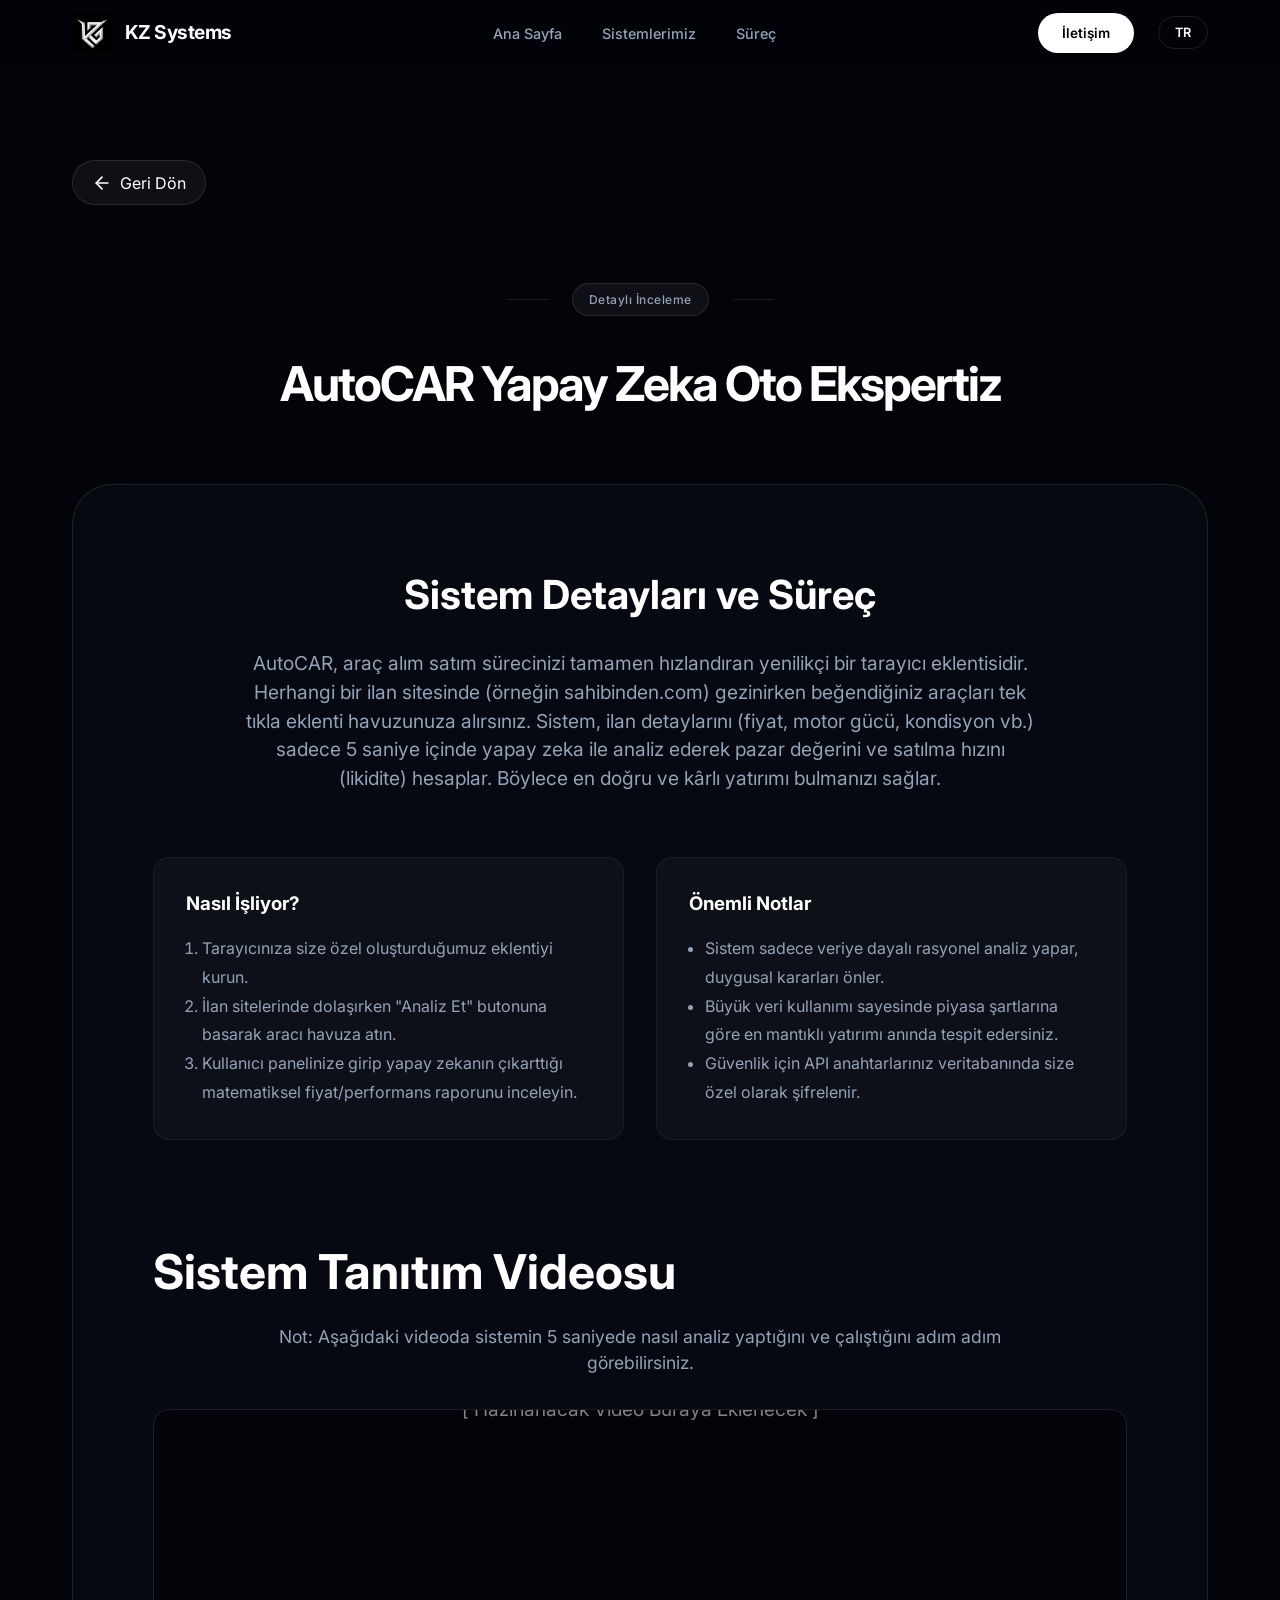
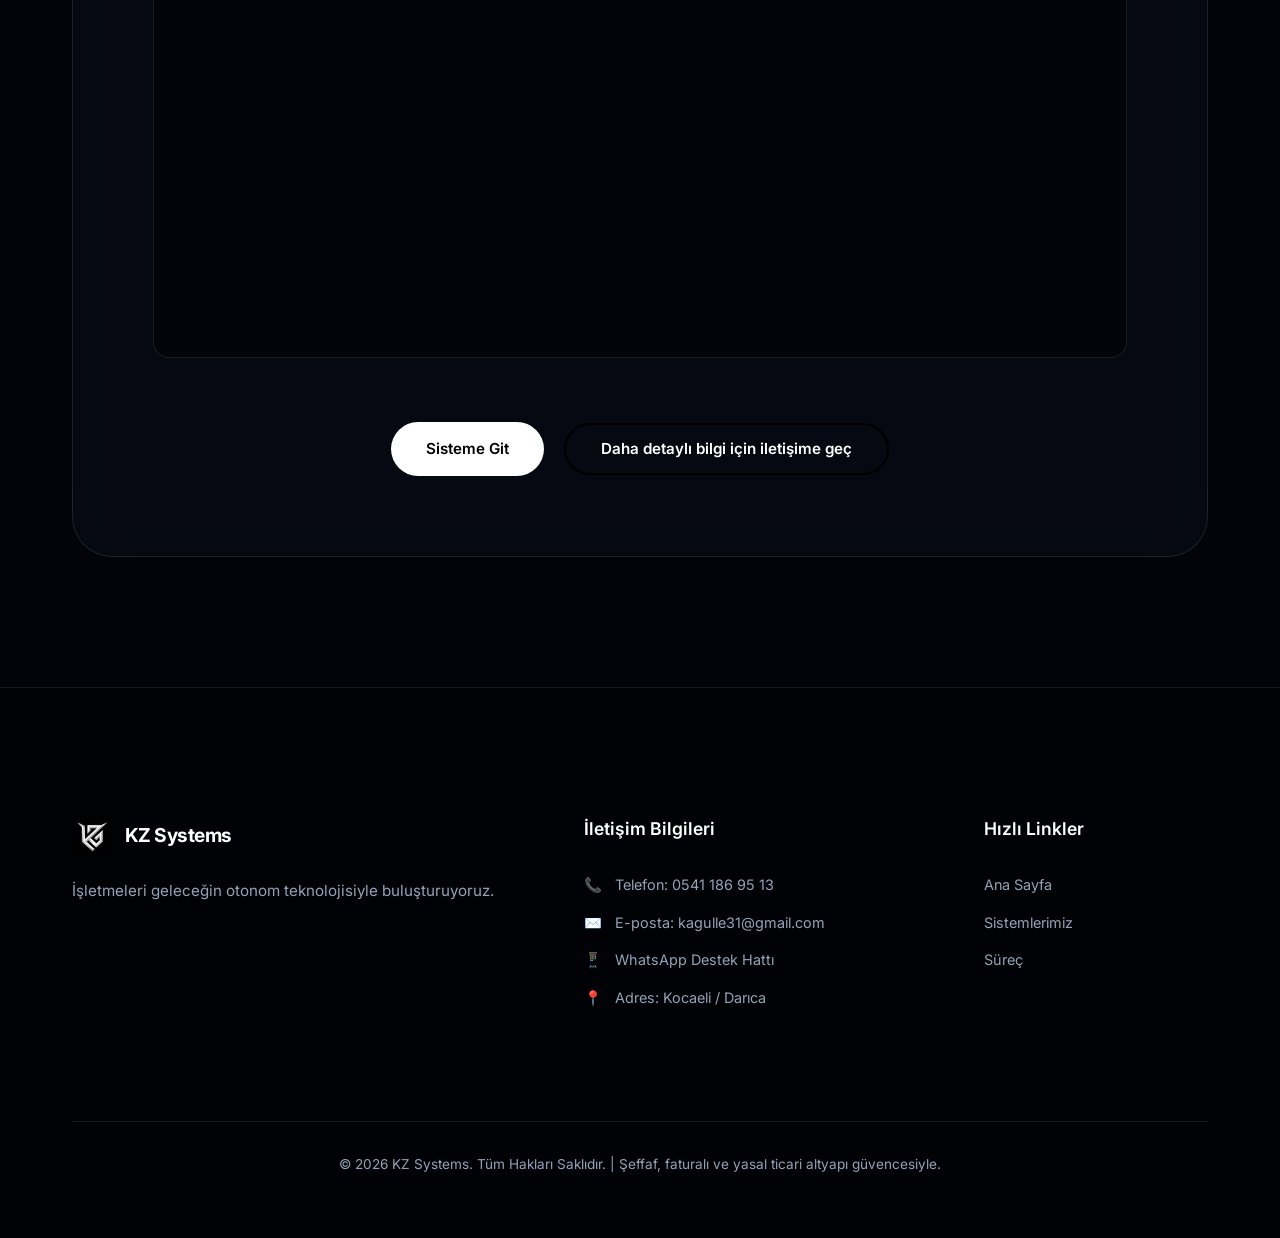
==== autocar.html @ 4bfd8530 "feat: add autocar detail page and update link buttons" ====
<!DOCTYPE html>
<html lang="tr">
<head>
    <meta charset="UTF-8">
    <meta name="viewport" content="width=device-width, initial-scale=1.0">
    <title>AutoCAR Yapay Zeka Oto Ekspertiz | KZ Systems</title>
    <link rel="stylesheet" href="style.css?v=12">
    <link rel="preconnect" href="https://fonts.googleapis.com">
    <link rel="preconnect" href="https://fonts.gstatic.com" crossorigin>
    <link href="https://fonts.googleapis.com/css2?family=Inter:wght@300;400;500;600;700;800&display=swap" rel="stylesheet">
    <style>
        .screenshot-section { margin-top: 6rem; }
        .video-container { 
            position: relative; 
            padding-bottom: 56.25%; /* 16:9 Aspect Ratio */
            height: 0; 
            overflow: hidden; 
            border-radius: 16px;
            border: 1px solid rgba(255,255,255,0.1);
            background: rgba(0,0,0,0.5);
            margin-top: 2rem;
            display: flex;
            align-items: center;
            justify-content: center;
        }
        .video-container iframe, .video-container video {
            position: absolute;
            top: 0;
            left: 0;
            width: 100%;
            height: 100%;
        }
        .placeholder-text {
            position: absolute;
            color: rgba(255,255,255,0.5);
            font-size: 1.2rem;
            text-align: center;
            padding: 2rem;
        }
        .notes-grid { display: grid; grid-template-columns: 1fr 1fr; gap: 2rem; margin-top: 2rem; }
        .note-card { background: rgba(255,255,255,0.03); padding: 2rem; border-radius: 16px; border: 1px solid rgba(255,255,255,0.05); }
        .note-card h3 { color: var(--accent-primary); margin-bottom: 1rem; }
        @media (max-width: 768px) { .notes-grid { grid-template-columns: 1fr; } }
    </style>
</head>
<body>
    <div class="bg-system"><div class="glow-horizontal"></div><div class="noise-overlay"></div></div>

    <!-- Navigation -->
    <nav class="navbar scrolled">
        <div class="nav-container">
            <div class="nav-left">
                <div class="logo-area">
                    <img src="logo.png" alt="KZ Logo" class="brand-logo">
                    <span class="brand-name">KZ Systems</span>
                </div>
            </div>
            <div class="nav-center">
                <ul class="nav-links">
                    <li><a href="index.html#home" data-tr="Ana Sayfa" data-en="Home">Ana Sayfa</a></li>
                    <li><a href="systems.html" data-tr="Sistemlerimiz" data-en="Our Systems">Sistemlerimiz</a></li>
                    <li><a href="index.html#process" data-tr="Süreç" data-en="Process">Süreç</a></li>
                </ul>
            </div>
            <div class="nav-right">
                <div class="nav-actions">
                    <a href="#contact-info" class="btn-contact desktop-only" data-tr="İletişim" data-en="Contact">İletişim</a>
                    <div class="lang-switcher">
                        <button id="lang-btn">TR</button>
                        <div class="lang-dropdown">
                            <a href="#" onclick="changeLang('tr')">Türkçe</a>
                            <a href="#" onclick="changeLang('en')">English</a>
                        </div>
                    </div>
                    <!-- Hamburger Menu Toggle -->
                    <button class="mobile-menu-toggle" id="mobile-toggle">
                        <span></span>
                        <span></span>
                        <span></span>
                    </button>
                </div>
            </div>
        </div>
    </nav>

    <!-- Mobile Overlay Menu -->
    <div class="mobile-overlay" id="mobile-overlay">
        <div class="mobile-menu-content">
            <ul class="mobile-nav-links">
                <li><a href="index.html#home" data-tr="Ana Sayfa" data-en="Home">Ana Sayfa</a></li>
                <li><a href="systems.html" data-tr="Sistemlerimiz" data-en="Our Systems">Sistemlerimiz</a></li>
                <li><a href="index.html#process" data-tr="Süreç" data-en="Process">Süreç</a></li>
                <li><a href="#contact-info" class="btn-contact-mobile" data-tr="İletişim" data-en="Contact">İletişim</a></li>
            </ul>
        </div>
    </div>

    <section class="system-detail">
        <div class="container">
            <div style="margin-bottom: 3rem;">
                <a href="systems.html" class="back-btn" style="display: inline-flex; align-items: center; gap: 0.5rem; color: #fff; text-decoration: none; background: rgba(255,255,255,0.05); padding: 0.6rem 1.2rem; border-radius: 100px; border: 1px solid rgba(255,255,255,0.1); transition: 0.3s;">
                    <svg width="20" height="20" viewBox="0 0 24 24" fill="none" stroke="currentColor" stroke-width="2" stroke-linecap="round" stroke-linejoin="round"><line x1="19" y1="12" x2="5" y2="12"></line><polyline points="12 19 5 12 12 5"></polyline></svg>
                    <span data-tr="Geri Dön" data-en="Back">Geri Dön</span>
                </a>
            </div>

            <div class="badge-wrapper fade-in visible">
                <div class="line"></div>
                <div class="badge" data-tr="Detaylı İnceleme" data-en="Detailed Review">Detaylı İnceleme</div>
                <div class="line"></div>
            </div>
            <h1 class="section-title fade-in visible" data-tr="AutoCAR Yapay Zeka Oto Ekspertiz" data-en="AutoCAR AI Auto Appraiser">AutoCAR Yapay Zeka Oto Ekspertiz</h1>
            
            <div class="detail-box fade-in visible">
                <div class="detail-header">
                    <h2 data-tr="Sistem Detayları ve Süreç" data-en="System Details and Process">Sistem Detayları ve Süreç</h2>
                    <p data-tr="AutoCAR, araç alım satım sürecinizi tamamen hızlandıran yenilikçi bir tarayıcı eklentisidir. Herhangi bir ilan sitesinde (örneğin sahibinden.com) gezinirken beğendiğiniz araçları tek tıkla eklenti havuzunuza alırsınız. Sistem, ilan detaylarını (fiyat, motor gücü, kondisyon vb.) sadece 5 saniye içinde yapay zeka ile analiz ederek pazar değerini ve satılma hızını (likidite) hesaplar. Böylece en doğru ve kârlı yatırımı bulmanızı sağlar." data-en="AutoCAR is an innovative browser extension that speeds up your car buying/selling process. While browsing a listing site, you can add cars to your pool with a single click. The system analyzes the listing details with AI in 5 seconds and calculates its market value and liquidity.">AutoCAR, araç alım satım sürecinizi tamamen hızlandıran yenilikçi bir tarayıcı eklentisidir. Herhangi bir ilan sitesinde (örneğin sahibinden.com) gezinirken beğendiğiniz araçları tek tıkla eklenti havuzunuza alırsınız. Sistem, ilan detaylarını (fiyat, motor gücü, kondisyon vb.) sadece 5 saniye içinde yapay zeka ile analiz ederek pazar değerini ve satılma hızını (likidite) hesaplar. Böylece en doğru ve kârlı yatırımı bulmanızı sağlar.</p>
                </div>
                
                <div class="notes-grid">
                    <div class="note-card">
                        <h3 data-tr="Nasıl İşliyor?" data-en="How It Works?">Nasıl İşliyor?</h3>
                        <ol style="color: var(--text-secondary); line-height: 1.8; margin-left: 1rem;">
                            <li data-tr="Tarayıcınıza size özel oluşturduğumuz eklentiyi kurun." data-en="Install the custom extension to your browser.">Tarayıcınıza size özel oluşturduğumuz eklentiyi kurun.</li>
                            <li data-tr="İlan sitelerinde dolaşırken 'Analiz Et' butonuna basarak aracı havuza atın." data-en="Click 'Analyze' while browsing listings to add the car to your pool.">İlan sitelerinde dolaşırken "Analiz Et" butonuna basarak aracı havuza atın.</li>
                            <li data-tr="Kullanıcı panelinize girip yapay zekanın çıkarttığı matematiksel fiyat/performans raporunu inceleyin." data-en="Go to your dashboard and review the mathematical price/performance report generated by AI.">Kullanıcı panelinize girip yapay zekanın çıkarttığı matematiksel fiyat/performans raporunu inceleyin.</li>
                        </ol>
                    </div>
                    <div class="note-card">
                        <h3 data-tr="Önemli Notlar" data-en="Important Notes">Önemli Notlar</h3>
                        <ul style="color: var(--text-secondary); line-height: 1.8; margin-left: 1rem;">
                            <li data-tr="Sistem sadece veriye dayalı rasyonel analiz yapar, duygusal kararları önler." data-en="The system performs data-driven rational analysis, preventing emotional decisions.">Sistem sadece veriye dayalı rasyonel analiz yapar, duygusal kararları önler.</li>
                            <li data-tr="Büyük veri kullanımı sayesinde piyasa şartlarına göre en mantıklı yatırımı anında tespit edersiniz." data-en="Using big data, you can instantly detect the most logical investment.">Büyük veri kullanımı sayesinde piyasa şartlarına göre en mantıklı yatırımı anında tespit edersiniz.</li>
                            <li data-tr="Güvenlik için API anahtarlarınız veritabanında size özel olarak şifrelenir." data-en="For security, your API keys are encrypted specially for you in the database.">Güvenlik için API anahtarlarınız veritabanında size özel olarak şifrelenir.</li>
                        </ul>
                    </div>
                </div>

                <!-- Screenshots Section -->
                <div class="screenshot-section">
                    <h2 class="section-title" data-tr="Sistem Tanıtım Videosu" data-en="System Showcase Video" style="text-align: left; margin-bottom: 1rem;">Sistem Tanıtım Videosu</h2>
                    <p class="screenshot-note" data-tr="Not: Aşağıdaki videoda sistemin 5 saniyede nasıl analiz yaptığını ve çalıştığını adım adım görebilirsiniz." data-en="Note: In the video below, you can see step-by-step how the system analyzes in 5 seconds.">Not: Aşağıdaki videoda sistemin 5 saniyede nasıl analiz yaptığını ve çalıştığını adım adım görebilirsiniz.</p>
                    
                    <div class="video-container">
                        <!-- Video embed kodu buraya eklenecek -->
                        <div class="placeholder-text">
                            [ Hazırlanacak Video Buraya Eklenecek ]
                        </div>
                    </div>
                </div>

                <div class="detail-footer" style="margin-top: 4rem;">
                    <a href="https://auto-car-gold.vercel.app" target="_blank" class="btn-primary-v2" data-tr="Sisteme Git" data-en="Go to System" style="margin-right: 1rem;">Sisteme Git</a>
                    <a href="https://wa.me/905411869513" target="_blank" class="btn-secondary-v2" data-tr="Daha detaylı bilgi için iletişime geç" data-en="Contact for more detailed information">Daha detaylı bilgi için iletişime geç</a>
                </div>
            </div>
        </div>
    </section>

    <!-- Footer -->
    <footer id="contact-info" class="footer-detailed">
        <div class="container">
            <div class="footer-grid">
                <div class="footer-brand">
                    <div class="logo-area">
                        <img src="logo.png" alt="KZ Logo" class="brand-logo">
                        <span class="brand-name">KZ Systems</span>
                    </div>
                    <p class="brand-desc" data-tr="İşletmeleri geleceğin otonom teknolojisiyle buluşturuyoruz." data-en="Connecting businesses with the autonomous technology of the future.">İşletmeleri geleceğin otonom teknolojisiyle buluşturuyoruz.</p>
                </div>
                <div class="footer-contact">
                    <h4 data-tr="İletişim Bilgileri" data-en="Contact Information">İletişim Bilgileri</h4>
                    <ul>
                        <li><span class="icon">📞</span> <span data-tr="Telefon: 0541 186 95 13" data-en="Phone: +90 541 186 95 13">Telefon: 0541 186 95 13</span></li>
                        <li><span class="icon">✉️</span> <span data-tr="E-posta: kagulle31@gmail.com" data-en="Email: kagulle31@gmail.com">E-posta: kagulle31@gmail.com</span></li>
                        <li><span class="icon">📱</span> <a href="https://wa.me/905411869513" target="_blank" data-tr="WhatsApp Destek Hattı" data-en="WhatsApp Support Line">WhatsApp Destek Hattı</a></li>
                        <li><span class="icon">📍</span> <span data-tr="Adres: Kocaeli / Darıca" data-en="Address: Kocaeli / Darıca">Adres: Kocaeli / Darıca</span></li>
                    </ul>
                </div>
                <div class="footer-links">
                    <h4 data-tr="Hızlı Linkler" data-en="Quick Links">Hızlı Linkler</h4>
                    <ul>
                        <li><a href="index.html#home" data-tr="Ana Sayfa" data-en="Home">Ana Sayfa</a></li>
                        <li><a href="systems.html" data-tr="Sistemlerimiz" data-en="Our Systems">Sistemlerimiz</a></li>
                        <li><a href="index.html#process" data-tr="Süreç" data-en="Process">Süreç</a></li>
                    </ul>
                </div>
            </div>
            <div class="footer-bottom">
                <p data-tr="© 2026 KZ Systems. Tüm Hakları Saklıdır. | Şeffaf, faturalı ve yasal ticari altyapı güvencesiyle." data-en="© 2026 KZ Systems. All Rights Reserved. | With the assurance of transparent, invoiced and legal commercial infrastructure.">© 2026 KZ Systems. Tüm Hakları Saklıdır. | Şeffaf, faturalı ve yasal ticari altyapı güvencesiyle.</p>
            </div>
        </div>
    </footer>

    <script src="main.js"></script>
</body>
</html>
---- style.css ----
:root {
    --bg-color: #030409;
    --accent-blue: #3b82f6;
    --accent-glow: rgba(59, 130, 246, 0.15);
    --text-primary: #ffffff;
    --text-secondary: #94a3b8;
    --card-bg: rgba(15, 23, 42, 0.3);
    --border-color: rgba(255, 255, 255, 0.08);
    --transition: all 0.5s cubic-bezier(0.16, 1, 0.3, 1);
}

/* Custom Premium Scrollbar */
::-webkit-scrollbar {
    width: 8px;
}

::-webkit-scrollbar-track {
    background: #010205;
}

::-webkit-scrollbar-thumb {
    background: linear-gradient(to bottom, var(--accent-primary), #1e40af);
    border-radius: 10px;
    border: 2px solid #010205;
}

::-webkit-scrollbar-thumb:hover {
    background: var(--accent-primary);
}

* {
    margin: 0;
    padding: 0;
    box-sizing: border-box;
    font-family: 'Inter', sans-serif;
}

body {
    background-color: var(--bg-color);
    color: var(--text-primary);
    overflow-x: hidden;
    line-height: 1.5;
}

/* Background System */
.bg-system {
    position: fixed;
    top: 0;
    left: 0;
    width: 100%;
    height: 100%;
    z-index: -1;
    pointer-events: none;
}

.glow-horizontal {
    position: absolute;
    top: 30%;
    left: 50%;
    transform: translate(-50%, -50%);
    width: 150vw;
    height: 600px;
    background: radial-gradient(ellipse at center, rgba(100, 150, 255, 0.12) 0%, rgba(100, 150, 255, 0.05) 30%, transparent 70%);
    filter: blur(100px);
}

.noise-overlay {
    position: absolute;
    top: 0;
    left: 0;
    width: 100%;
    height: 100%;
    background-image: url("https://grainy-gradients.vercel.app/noise.svg");
    opacity: 0.03;
}

/* Typography */
h1 {
    font-size: 4.5rem;
    font-weight: 700;
    letter-spacing: -2px;
    margin-bottom: 1.5rem;
    text-align: center;
}

.gradient-text {
    background: linear-gradient(180deg, #fff 0%, #666 100%);
    -webkit-background-clip: text;
    -webkit-text-fill-color: transparent;
}

p {
    font-size: 1.1rem;
    color: var(--text-secondary);
    text-align: center;
    max-width: 800px;
    margin: 0 auto;
}

/* Navigation */
.navbar {
    position: absolute;
    top: 0;
    left: 0;
    width: 100%;
    padding: 2rem 0;
    z-index: 100;
}

.nav-container {
    max-width: 1200px;
    margin: 0 auto;
    padding: 0 2rem;
    display: flex;
    justify-content: space-between;
    align-items: center;
}

.logo-area {
    display: flex;
    align-items: center;
    gap: 0.8rem;
}

.logo-elips {
    background: #fff;
    color: #000;
    width: 45px;
    height: 32px;
    border-radius: 40px;
    display: flex;
    align-items: center;
    justify-content: center;
    font-weight: 800;
    font-size: 0.75rem;
}

.brand-logo {
    height: 40px;
    width: auto;
    object-fit: contain;
}

.brand-name {
    font-weight: 700;
    font-size: 1.2rem;
    letter-spacing: -0.5px;
}

.nav-links {
    display: flex;
    list-style: none;
    gap: 2.5rem;
}

.nav-links a {
    text-decoration: none;
    color: var(--text-secondary);
    font-size: 0.9rem;
    font-weight: 500;
    transition: var(--transition);
}

.nav-links a:hover {
    color: #fff;
}

.nav-actions {
    display: flex;
    align-items: center;
    gap: 1.5rem;
}

.btn-contact {
    background: #fff;
    color: #000;
    padding: 0.6rem 1.5rem;
    border-radius: 100px;
    text-decoration: none;
    font-weight: 600;
    font-size: 0.85rem;
    transition: var(--transition);
}

.btn-contact:hover {
    background: rgba(255, 255, 255, 0.9);
    transform: scale(1.02);
}

.lang-switcher {
    position: relative;
}

#lang-btn {
    background: transparent;
    border: 1px solid rgba(255, 255, 255, 0.1);
    color: var(--text-primary);
    padding: 0.5rem 1rem;
    border-radius: 50px;
    font-size: 0.8rem;
    font-weight: 600;
    cursor: pointer;
    transition: var(--transition);
}

#lang-btn:hover {
    border-color: rgba(255, 255, 255, 0.3);
}

.lang-dropdown {
    position: absolute;
    top: 100%;
    right: 0;
    margin-top: 0.5rem;
    background: #0f172a;
    border: 1px solid var(--border-color);
    border-radius: 12px;
    overflow: hidden;
    display: none;
    min-width: 120px;
    z-index: 1001;
    box-shadow: 0 10px 30px rgba(0, 0, 0, 0.5);
}

.lang-dropdown.show {
    display: block;
}

.lang-dropdown a {
    display: block;
    padding: 0.8rem 1.2rem;
    color: var(--text-secondary);
    text-decoration: none;
    font-size: 0.85rem;
    transition: var(--transition);
}

.lang-dropdown a:hover {
    background: rgba(255, 255, 255, 0.05);
    color: #fff;
}

/* Badge System */
.badge-wrapper {
    display: flex;
    align-items: center;
    justify-content: center;
    gap: 1.5rem;
    margin-bottom: 2rem;
}

.line {
    width: 40px;
    height: 1px;
    background: rgba(255, 255, 255, 0.1);
}

.badge {
    background: rgba(255, 255, 255, 0.05);
    border: 1px solid rgba(255, 255, 255, 0.1);
    padding: 0.4rem 1rem;
    border-radius: 100px;
    font-size: 0.75rem;
    font-weight: 500;
    letter-spacing: 0.5px;
    color: var(--text-secondary);
}

/* Expertise Grid (v2) */
.article-grid-v2 {
    display: grid;
    grid-template-columns: repeat(auto-fit, minmax(320px, 1fr));
    gap: 2rem;
}

.article-card-v2 {
    background: var(--card-bg);
    border: 1px solid var(--border-color);
    border-radius: 32px;
    padding: 2.5rem;
    transition: var(--transition);
    backdrop-filter: blur(10px);
}

.article-card-v2:hover {
    border-color: rgba(255, 255, 255, 0.2);
    background: rgba(15, 23, 42, 0.5);
    transform: translateY(-5px);
}

.card-visual-small {
    width: 60px;
    height: 60px;
    background: rgba(255, 255, 255, 0.05);
    border-radius: 16px;
    margin-bottom: 2rem;
    display: flex;
    align-items: center;
    justify-content: center;
}

.system-icon {
    color: rgba(255, 255, 255, 0.7);
    filter: drop-shadow(0 0 8px rgba(255, 255, 255, 0.2));
    transition: var(--transition);
}

.article-card-v2:hover .system-icon {
    color: #fff;
    filter: drop-shadow(0 0 12px rgba(255, 255, 255, 0.4));
    transform: scale(1.1);
}

.card-content-v2 h3 {
    font-size: 1.4rem;
    margin-bottom: 1rem;
    line-height: 1.3;
}

.card-content-v2 p {
    text-align: left;
    font-size: 0.95rem;
    color: var(--text-secondary);
}

.btn-primary-v2 {
    background: #fff;
    color: #000;
    padding: 1rem 2.2rem;
    border-radius: 100px;
    text-decoration: none;
    font-weight: 600;
    font-size: 0.95rem;
    transition: var(--transition);
    display: inline-flex;
    align-items: center;
    justify-content: center;
    line-height: 1.4;
    text-align: center;
}

.btn-primary-v2:hover {
    transform: translateY(-3px);
    box-shadow: 0 10px 30px rgba(255, 255, 255, 0.15);
}

.btn-outline-v2 {
    background: transparent;
    color: #fff;
    padding: 1rem 2.2rem;
    border-radius: 100px;
    text-decoration: none;
    font-weight: 600;
    font-size: 0.95rem;
    border: 1px solid rgba(255, 255, 255, 0.15);
    transition: var(--transition);
}

.btn-outline-v2:hover {
    background: rgba(255, 255, 255, 0.05);
    border-color: #fff;
}

.hero-btns {
    display: flex;
    justify-content: center;
    align-items: center;
    gap: 1.5rem;
    margin-top: 3rem;
    width: 100%;
}

/* Value Proposition */
.value-prop {
    padding: 4rem 0;
}

.value-grid {
    display: grid;
    grid-template-columns: repeat(auto-fit, minmax(300px, 1fr));
    gap: 2rem;
}

.value-card {
    background: rgba(15, 23, 42, 0.2);
    border: 1px solid var(--border-color);
    padding: 3rem 2rem;
    border-radius: 24px;
    text-align: center;
    transition: var(--transition);
}

.value-card:hover {
    background: rgba(15, 23, 42, 0.4);
    border-color: rgba(255, 255, 255, 0.15);
}

.value-icon {
    font-size: 2.5rem;
    margin-bottom: 1.5rem;
}

.value-card h3 {
    font-size: 1.4rem;
    margin-bottom: 1rem;
    font-weight: 700;
}

.value-card p {
    font-size: 0.95rem;
    color: var(--text-secondary);
    line-height: 1.6;
}

/* Sections */
.container {
    max-width: 1200px;
    margin: 0 auto;
    padding: 0 2rem;
}

.hero-saas {
    padding: 12rem 0 6rem;
    min-height: 80vh;
    display: flex;
    align-items: center;
    text-align: center;
}

.hero-saas .container {
    width: 100%;
}

.articles-section {
    padding: 8rem 0;
}

.section-title {
    font-size: 3rem;
    text-align: center;
    margin-bottom: 4rem;
}

/* Article Cards */
.article-grid {
    display: flex;
    flex-direction: column;
    gap: 1.5rem;
    max-width: 900px;
    margin: 0 auto;
}

.article-card {
    background: var(--card-bg);
    border: 1px solid var(--border-color);
    border-radius: 32px;
    padding: 1.5rem;
    display: flex;
    gap: 2.5rem;
    align-items: center;
    transition: var(--transition);
    backdrop-filter: blur(10px);
}

.article-card:hover {
    border-color: rgba(255, 255, 255, 0.2);
    background: rgba(15, 23, 42, 0.5);
    transform: translateY(-5px);
}

.card-visual {
    flex-shrink: 0;
    width: 280px;
    height: 180px;
    background: linear-gradient(45deg, #0f172a, #1e293b);
    border-radius: 20px;
    display: flex;
    align-items: center;
    justify-content: center;
    overflow: hidden;
    position: relative;
}

.visual-circle {
    width: 60px;
    height: 60px;
    border: 2px solid rgba(255, 255, 255, 0.1);
    border-radius: 50%;
    display: flex;
    align-items: center;
    justify-content: center;
}

.inner-dot {
    width: 12px;
    height: 12px;
    background: #fff;
    border-radius: 50%;
    box-shadow: 0 0 15px #fff;
}

.visual-rects {
    position: relative;
    width: 100px;
    height: 60px;
}

.rect {
    position: absolute;
    width: 100%;
    height: 100%;
    border-radius: 8px;
    border: 1px solid rgba(255, 255, 255, 0.1);
}

.rect-1 { background: rgba(255, 255, 255, 0.05); transform: rotate(-5deg); left: -10px; }
.rect-2 { background: rgba(255, 255, 255, 0.08); transform: rotate(5deg); left: 10px; }

.system-box-v3 {
    background: rgba(255, 255, 255, 0.03);
    border: 1px solid rgba(255, 255, 255, 0.1);
    border-radius: 32px;
    padding: 3rem 2rem;
    display: flex !important;
    flex-direction: column !important;
    align-items: center !important;
    text-align: center !important;
    gap: 1.5rem;
    transition: var(--transition);
    backdrop-filter: blur(20px);
    height: 100%;
}

.card-visual-small {
    width: 80px;
    height: 80px;
    background: rgba(255, 255, 255, 0.05);
    border-radius: 20px;
    display: flex;
    align-items: center;
    justify-content: center;
    margin-bottom: 0.5rem;
}

.system-content-v3 {
    display: flex !important;
    flex-direction: column !important;
    align-items: center !important;
    gap: 1rem;
    flex-grow: 1;
}

.system-content-v3 h3 {
    font-size: 1.6rem;
    margin-bottom: 0.5rem;
    line-height: 1.3;
    font-weight: 800;
}

.system-content-v3 p {
    font-size: 1rem;
    margin-bottom: 2rem;
    color: var(--text-secondary);
    line-height: 1.6;
}

.btn-read {
    display: inline-flex;
    align-items: center;
    justify-content: center;
    background: #fff;
    color: #000;
    padding: 0.9rem 2.2rem;
    border-radius: 100px;
    text-decoration: none;
    font-weight: 700;
    font-size: 0.9rem;
    margin-top: auto !important;
    transition: var(--transition);
    width: fit-content;
}

.btn-read:hover {
    transform: translateY(-3px);
    box-shadow: 0 10px 25px rgba(255,255,255,0.15);
}

.center-btn {
    display: flex;
    justify-content: center;
    margin-top: 4rem;
}

.btn-text-v2 {
    color: var(--text-secondary);
    text-decoration: none;
    font-size: 1rem;
    font-weight: 500;
    transition: var(--transition);
}

.btn-text-v2:hover {
    color: #fff;
    transform: translateX(10px);
}

/* Trust Panel */
.trust-panel {
    padding: 6rem 0;
    background: linear-gradient(90deg, transparent, rgba(59, 130, 246, 0.03), transparent);
    border-top: 1px solid var(--border-color);
    border-bottom: 1px solid var(--border-color);
    margin: 4rem 0;
}

.trust-content p {
    font-size: 1rem;
    line-height: 1.8;
    color: var(--text-secondary);
    max-width: 900px;
}

/* Analysis Section */
.analysis-section {
    padding: 8rem 0;
}

.analysis-box {
    background: linear-gradient(135deg, rgba(59, 130, 246, 0.1) 0%, rgba(15, 23, 42, 0.8) 100%);
    border: 1px solid rgba(59, 130, 246, 0.2);
    border-radius: 40px;
    padding: 5rem 3rem;
    text-align: center;
    backdrop-filter: blur(20px);
}

.analysis-box h2 {
    font-size: 3rem;
    margin-bottom: 1.5rem;
    letter-spacing: -1px;
}

.analysis-box p {
    margin-bottom: 3rem;
    max-width: 800px;
}

/* Detailed Footer */
.footer-detailed {
    padding: 8rem 0 4rem;
    border-top: 1px solid var(--border-color);
    background: #010205;
}

.footer-grid {
    display: grid;
    grid-template-columns: 2fr 1.5fr 1fr;
    gap: 4rem;
    margin-bottom: 6rem;
}

.brand-desc {
    margin-top: 1.5rem;
    text-align: left;
    font-size: 0.95rem;
    color: var(--text-secondary);
}

/* Process Section */
.process-section {
    padding: 10rem 0;
}

.process-grid {
    display: grid;
    grid-template-columns: repeat(2, 1fr);
    gap: 3rem;
    margin-top: 5rem;
}

.process-card {
    background: rgba(255, 255, 255, 0.02);
    border: 1px solid var(--border-color);
    padding: 3.5rem;
    border-radius: 32px;
    position: relative;
    transition: var(--transition);
}

.process-card:hover {
    border-color: var(--accent-primary);
    background: rgba(59, 130, 246, 0.05);
    transform: translateY(-5px);
}

.step-num {
    font-size: 4rem;
    font-weight: 800;
    color: var(--accent-primary);
    opacity: 0.2;
    position: absolute;
    top: 2rem;
    right: 3rem;
}

.process-content h3 {
    font-size: 1.5rem;
    margin-bottom: 1.5rem;
    color: #fff;
}

.process-content p {
    color: var(--text-secondary);
    line-height: 1.8;
}

.important-note {
    font-size: 0.9rem;
    line-height: 1.6;
}

@media (max-width: 992px) {
    .process-grid {
        grid-template-columns: 1fr;
    }
}

.footer-grid h4 {
    font-size: 1.1rem;
    margin-bottom: 2rem;
    font-weight: 600;
    color: #fff;
}

.footer-grid ul {
    list-style: none;
}

.footer-grid ul li {
    margin-bottom: 1rem;
    display: flex;
    align-items: flex-start;
    gap: 0.8rem;
    color: var(--text-secondary);
    font-size: 0.9rem;
}

.footer-grid ul li a {
    color: var(--text-secondary);
    text-decoration: none;
    transition: var(--transition);
}

.footer-grid ul li a:hover {
    color: #fff;
}

.footer-bottom {
    padding-top: 2rem;
    border-top: 1px solid var(--border-color);
    text-align: center;
}

.footer-bottom p {
    font-size: 0.85rem;
    color: var(--text-secondary);
}

@media (max-width: 992px) {
    .footer-grid {
        grid-template-columns: 1fr;
        gap: 3rem;
    }
}

/* Animations */
.fade-in {
    opacity: 0;
    transform: translateY(30px);
    transition: opacity 1s cubic-bezier(0.16, 1, 0.3, 1), transform 1s cubic-bezier(0.16, 1, 0.3, 1);
}

.fade-in.visible {
    opacity: 1;
    transition: var(--transition);
}

.btn-secondary-v2 {
    background: transparent;
    color: #fff;
    padding: 1rem 2.2rem;
    border-radius: 100px;
    text-decoration: none;
    font-weight: 600;
    font-size: 0.95rem;
    border: 2px solid #000;
    transition: var(--transition);
    display: inline-flex;
    align-items: center;
    justify-content: center;
    line-height: 1;
    text-align: center;
}

.btn-secondary-v2:hover {
    background: rgba(255, 255, 255, 0.05);
    border-color: #fff;
}

@media (max-width: 768px) {
    h1 { font-size: 2.5rem; }
    .nav-links, .desktop-only { display: none; }
    .hero-saas { padding: 8rem 0 4rem; }
    .hero-btns { flex-direction: column; gap: 1rem; width: 100%; }
    .btn-primary-v2, .btn-secondary-v2 { width: 100%; text-align: center; }
    .value-grid, .article-grid-v2, .process-grid { grid-template-columns: 1fr; }
    .section-title { font-size: 2.2rem; }
}

@media (max-width: 768px) {
    .navbar {
        position: fixed;
        background: rgba(3, 4, 9, 0.8);
        backdrop-filter: blur(10px);
        padding: 1rem 0;
        z-index: 2500;
    }
}

/* Mobile Menu Toggle */
.mobile-menu-toggle {
    display: none;
    flex-direction: column;
    gap: 6px;
    background: transparent;
    border: none;
    cursor: pointer;
    padding: 10px;
    z-index: 3000;
}

.mobile-menu-toggle span {
    display: block;
    width: 28px;
    height: 2px;
    background: #fff;
    transition: 0.3s;
}

.mobile-menu-toggle.active span:nth-child(1) { transform: translateY(8px) rotate(45deg); }
.mobile-menu-toggle.active span:nth-child(2) { opacity: 0; }
.mobile-menu-toggle.active span:nth-child(3) { transform: translateY(-8px) rotate(-45deg); }

/* Mobile Overlay */
.mobile-overlay {
    position: fixed;
    top: 0;
    left: 0;
    width: 100%;
    height: 100%;
    background: rgba(3, 4, 9, 0.98);
    backdrop-filter: blur(20px);
    z-index: 2000;
    display: flex;
    flex-direction: column;
    align-items: center;
    justify-content: flex-start;
    overflow-y: auto;
    padding: 120px 0 60px;
    transform: translateY(-100%);
    transition: 0.5s cubic-bezier(0.16, 1, 0.3, 1);
}

.mobile-overlay.active {
    transform: translateY(0);
}

.mobile-menu-content {
    width: 100%;
}

.mobile-nav-links {
    list-style: none;
    text-align: center;
    display: flex;
    flex-direction: column;
    gap: 3rem;
}

.mobile-nav-links li {
    margin-bottom: 0;
}

.mobile-nav-links a {
    text-decoration: none;
    color: #fff;
    font-size: 2rem;
    font-weight: 700;
    transition: 0.3s;
}

.btn-contact-mobile {
    display: inline-flex !important;
    align-items: center;
    justify-content: center;
    background: #fff !important;
    color: #000 !important;
    padding: 1.2rem 3.5rem;
    border-radius: 100px;
    font-size: 1.2rem !important;
    font-weight: 800 !important;
    line-height: 1;
    margin-top: 1rem;
    text-decoration: none;
}

/* CSS Version: 1.2 - Mobile Fixes Applied */

html, body {
    overflow-x: hidden !important;
    width: 100% !important;
    position: relative !important;
    margin: 0 !important;
    padding: 0 !important;
    background-color: #030409 !important;
}

section, footer, nav {
    width: 100% !important;
    margin: 0 !important;
}

@media (max-width: 768px) {
    .mobile-menu-toggle {
        display: flex;
    }
    
    h1 { font-size: 1.8rem !important; line-height: 1.2 !important; margin-bottom: 1.5rem !important; }
    h2.section-title { font-size: 1.6rem !important; text-align: center !important; width: 100% !important; }
    .nav-links, .desktop-only { display: none; }
    
    .hero-saas { 
        padding: 80px 0 100px !important; 
        min-height: auto !important; 
        height: auto !important;
        overflow: visible !important; 
    }
    
    .hero-btns { 
        display: flex !important;
        flex-direction: column !important; 
        gap: 20px !important; 
        width: 100% !important; 
        margin-top: 30px !important; 
        overflow: visible !important;
        padding-bottom: 20px !important;
    }
    
    .container {
        padding: 0 1.5rem !important;
        width: 100% !important;
        max-width: 100% !important;
    }

    /* Process Card Fixes */
    .process-card {
        padding: 2.5rem 1.5rem !important;
        width: 100% !important;
        text-align: center !important;
        border-radius: 40px !important;
        overflow: hidden !important;
        margin-bottom: 2rem !important;
    }

    /* Analysis Box Fixes */
    .analysis-box {
        padding: 3rem 1.5rem !important;
        width: 100% !important;
        border-radius: 40px !important;
        overflow: hidden !important;
        margin: 2rem 0 !important;
    }

    /* Footer Full Width Fix - SIMPLE & STABLE */
    .footer-detailed {
        padding: 80px 0 60px !important;
        width: 100% !important;
        background: #000 !important;
        margin: 120px 0 0 0 !important;
        display: block !important;
        position: relative !important;
        z-index: 100 !important;
    }

    .footer-grid {
        display: flex !important;
        flex-direction: column !important;
        align-items: center !important;
        text-align: center !important;
        gap: 40px !important;
        width: 100% !important;
    }

    .footer-brand, .footer-contact, .footer-links {
        width: 100% !important;
    }

    .detail-footer {
        margin-top: 40px !important;
        display: flex !important;
        justify-content: center !important;
        width: 100% !important;
        padding-bottom: 40px !important;
    }

    .detail-footer .btn-primary-v2 {
        width: 100% !important;
        margin: 0 auto !important;
    }
}

    .navbar {
        position: fixed;
        background: rgba(3, 4, 9, 0.95);
        backdrop-filter: blur(10px);
        padding: 0.8rem 0;
        z-index: 2500;
        width: 100%;
    }
}

@media (max-width: 400px) {
    h1 { font-size: 1.6rem !important; }
    h2.section-title { font-size: 1.4rem !important; }
    .process-content h3 { font-size: 1.1rem !important; }
}
.systems-showcase {
    padding: 10rem 0;
}

.long-system-card {
    background: rgba(255, 255, 255, 0.03);
    border: 1px solid rgba(255, 255, 255, 0.1);
    border-radius: 40px;
    padding: 4rem 3rem;
    margin-bottom: 3rem;
    display: flex;
    flex-direction: column;
    align-items: center;
    text-align: center;
    gap: 2rem;
    transition: var(--transition);
    backdrop-filter: blur(20px);
    max-width: 800px;
    margin-left: auto;
    margin-right: auto;
}

.long-system-card:hover {
    background: rgba(255, 255, 255, 0.06);
    border-color: rgba(255, 255, 255, 0.2);
    transform: translateY(-10px);
}

.long-card-icon {
    width: 100px;
    height: 100px;
    background: linear-gradient(135deg, rgba(255, 255, 255, 0.1) 0%, rgba(255, 255, 255, 0.02) 100%);
    border: 1px solid rgba(255, 255, 255, 0.1);
    border-radius: 30px;
    display: flex;
    align-items: center;
    justify-content: center;
    flex-shrink: 0;
    box-shadow: 0 10px 30px rgba(0, 0, 0, 0.2);
    position: relative;
}

.long-card-icon::after {
    content: '';
    position: absolute;
    top: 50%;
    left: 50%;
    transform: translate(-50%, -50%);
    width: 60%;
    height: 60%;
    background: var(--accent-blue);
    filter: blur(40px);
    opacity: 0.1;
    z-index: -1;
}

.long-card-content h2 {
    font-size: 1.8rem;
    margin-bottom: 0.5rem;
}

.long-card-content p {
    color: var(--text-secondary);
    font-size: 1.1rem;
}

/* Plus Button for Systems Page */
.plus-btn {
    display: flex;
    align-items: center;
    justify-content: center;
    gap: 1rem;
    background: rgba(255, 255, 255, 0.05);
    border: 1px solid rgba(255, 255, 255, 0.1);
    padding: 0.8rem 1.5rem;
    border-radius: 100px;
    color: #fff;
    text-decoration: none;
    transition: var(--transition);
}

.plus-btn:hover {
    background: #fff;
    color: #000;
    transform: scale(1.05);
}

.plus-icon {
    font-size: 1.5rem;
    font-weight: 300;
}

.plus-btn .btn-text {
    font-size: 0.9rem;
    font-weight: 500;
    white-space: nowrap;
}

/* Page Indicator */
.nav-links a.active {
    color: #fff;
    font-weight: 600;
}


/* System Detail Page Styles */
.system-detail {
    padding: 10rem 0;
}

.detail-box {
    background: rgba(15, 23, 42, 0.3);
    border: 1px solid rgba(255, 255, 255, 0.1);
    border-radius: 40px;
    padding: 5rem;
    backdrop-filter: blur(30px);
}

.detail-header {
    text-align: center;
    margin-bottom: 4rem;
}

.detail-header h2 {
    font-size: 2.5rem;
    margin-bottom: 1.5rem;
}

.detail-header p {
    color: var(--text-secondary);
    font-size: 1.2rem;
    max-width: 800px;
    margin: 0 auto;
}

.detail-grid {
    display: grid;
    grid-template-columns: 1fr 1fr;
    gap: 3rem;
    margin-bottom: 4rem;
}

.detail-item {
    background: rgba(255, 255, 255, 0.03);
    padding: 2.5rem;
    border-radius: 24px;
    border: 1px solid rgba(255, 255, 255, 0.05);
}

.detail-item h4 {
    font-size: 1.3rem;
    margin-bottom: 1rem;
    color: #fff;
}

.detail-item p {
    color: var(--text-secondary);
    line-height: 1.6;
}

.detail-footer {
    text-align: center;
}
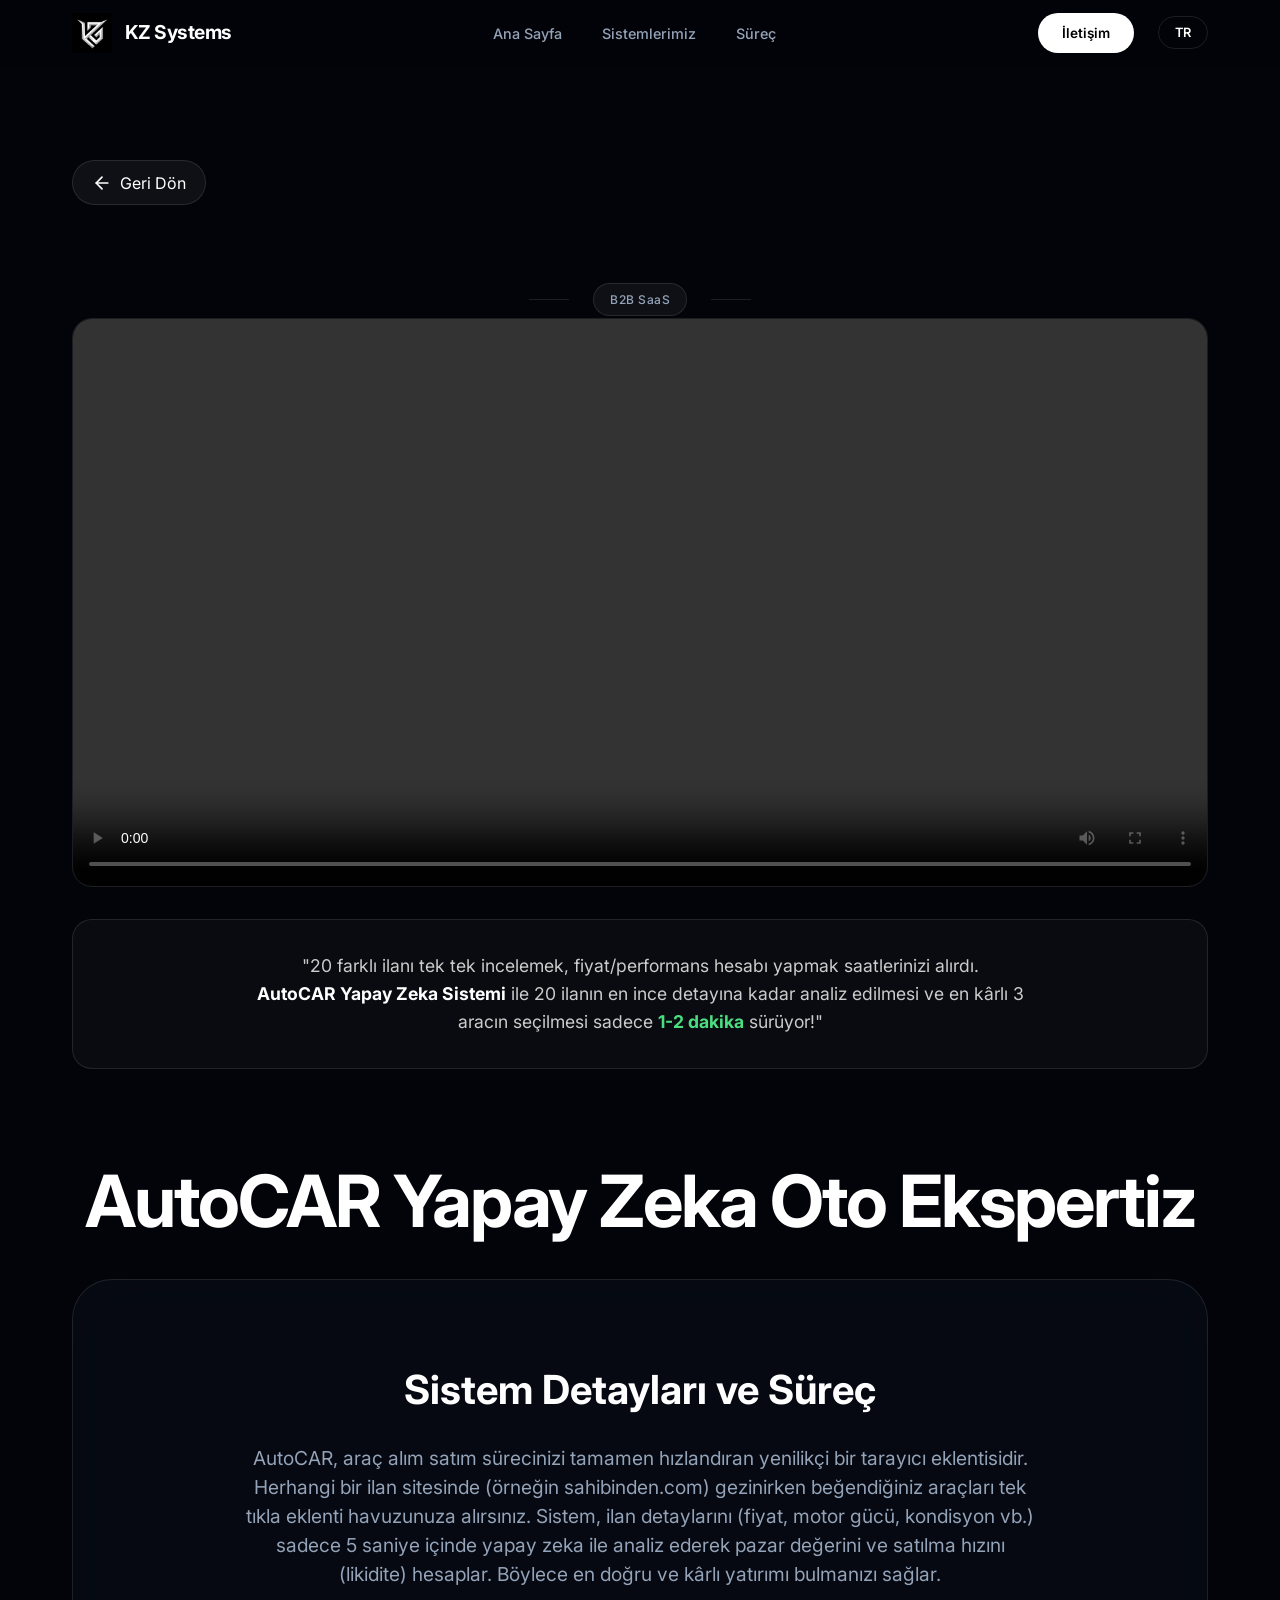
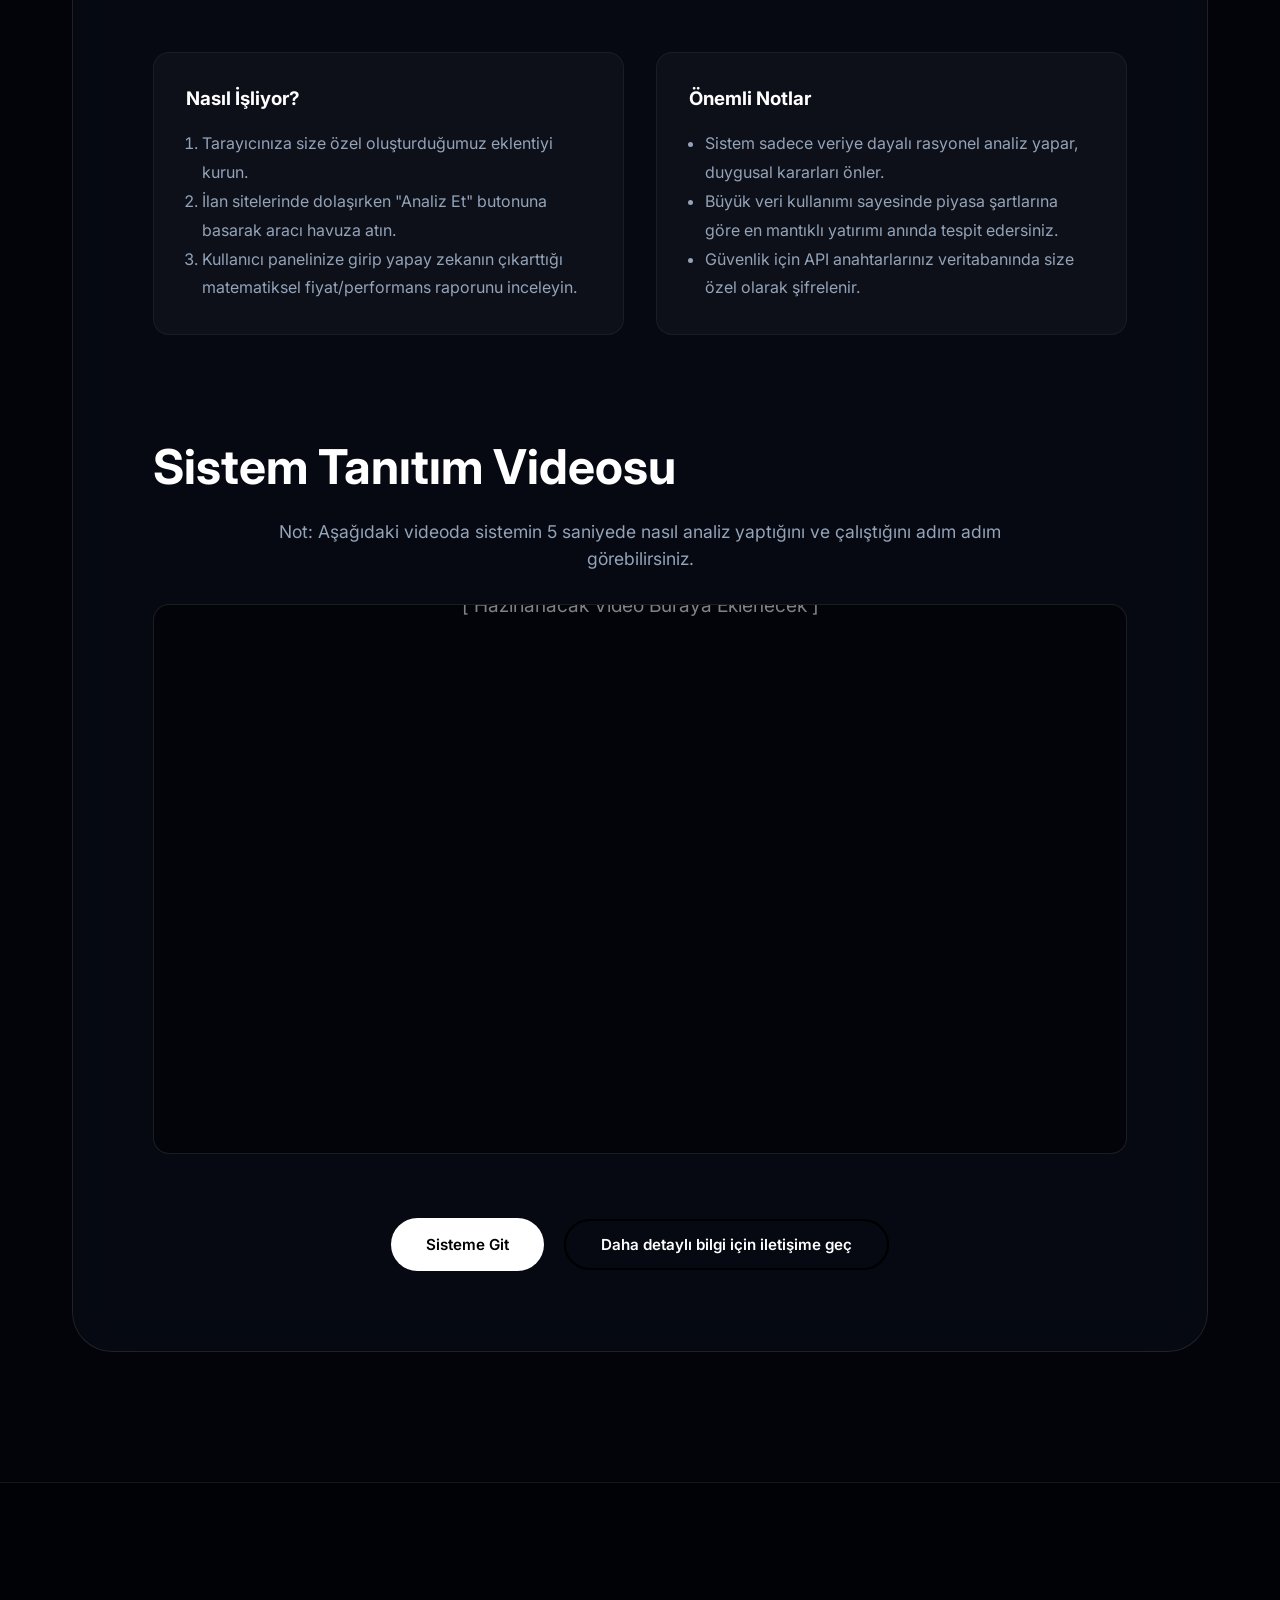
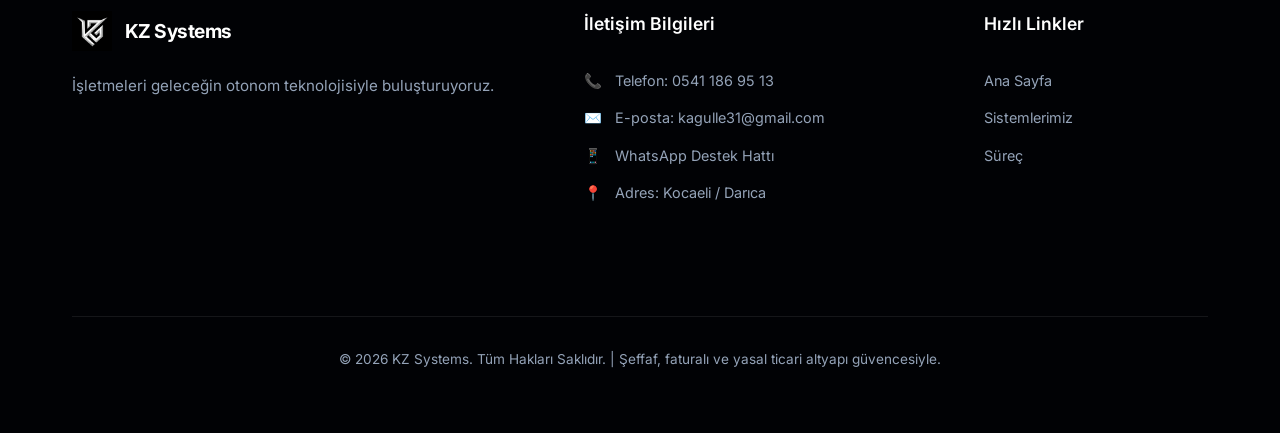
==== commit 4212ad47: "feat: embed promotional video on autocar details page" ====
--- a/autocar.html
+++ b/autocar.html
@@ -106,10 +106,27 @@
 
             <div class="badge-wrapper fade-in visible">
                 <div class="line"></div>
-                <div class="badge" data-tr="Detaylı İnceleme" data-en="Detailed Review">Detaylı İnceleme</div>
+                <div class="badge" data-tr="B2B SaaS" data-en="B2B SaaS">B2B SaaS</div>
                 <div class="line"></div>
             </div>
-            <h1 class="section-title fade-in visible" data-tr="AutoCAR Yapay Zeka Oto Ekspertiz" data-en="AutoCAR AI Auto Appraiser">AutoCAR Yapay Zeka Oto Ekspertiz</h1>
+
+            <!-- Video Section -->
+            <div style="max-w: 800px; margin: 0 auto 3rem auto; text-align: center;">
+                <div style="border-radius: 20px; overflow: hidden; border: 1px solid rgba(255,255,255,0.1); margin-bottom: 2rem;">
+                    <video controls style="width: 100%; height: auto; display: block;">
+                        <source src="autocar-tanitim.mp4" type="video/mp4">
+                        Tarayıcınız video oynatmayı desteklemiyor.
+                    </video>
+                </div>
+                <div style="background: rgba(255,255,255,0.03); padding: 2rem; border-radius: 20px; border: 1px solid rgba(255,255,255,0.1);">
+                    <p style="font-size: 1.1rem; line-height: 1.6; color: #ccc;">
+                        "20 farklı ilanı tek tek incelemek, fiyat/performans hesabı yapmak saatlerinizi alırdı.<br>
+                        <strong style="color: #fff;">AutoCAR Yapay Zeka Sistemi</strong> ile 20 ilanın en ince detayına kadar analiz edilmesi ve en kârlı 3 aracın seçilmesi sadece <strong style="color: #4ade80;">1-2 dakika</strong> sürüyor!"
+                    </p>
+                </div>
+            </div>
+
+            <h1 class="page-title fade-in visible" data-tr="AutoCAR Yapay Zeka Oto Ekspertiz" data-en="AutoCAR AI Auto Appraiser">AutoCAR Yapay Zeka Oto Ekspertiz</h1>
             
             <div class="detail-box fade-in visible">
                 <div class="detail-header">
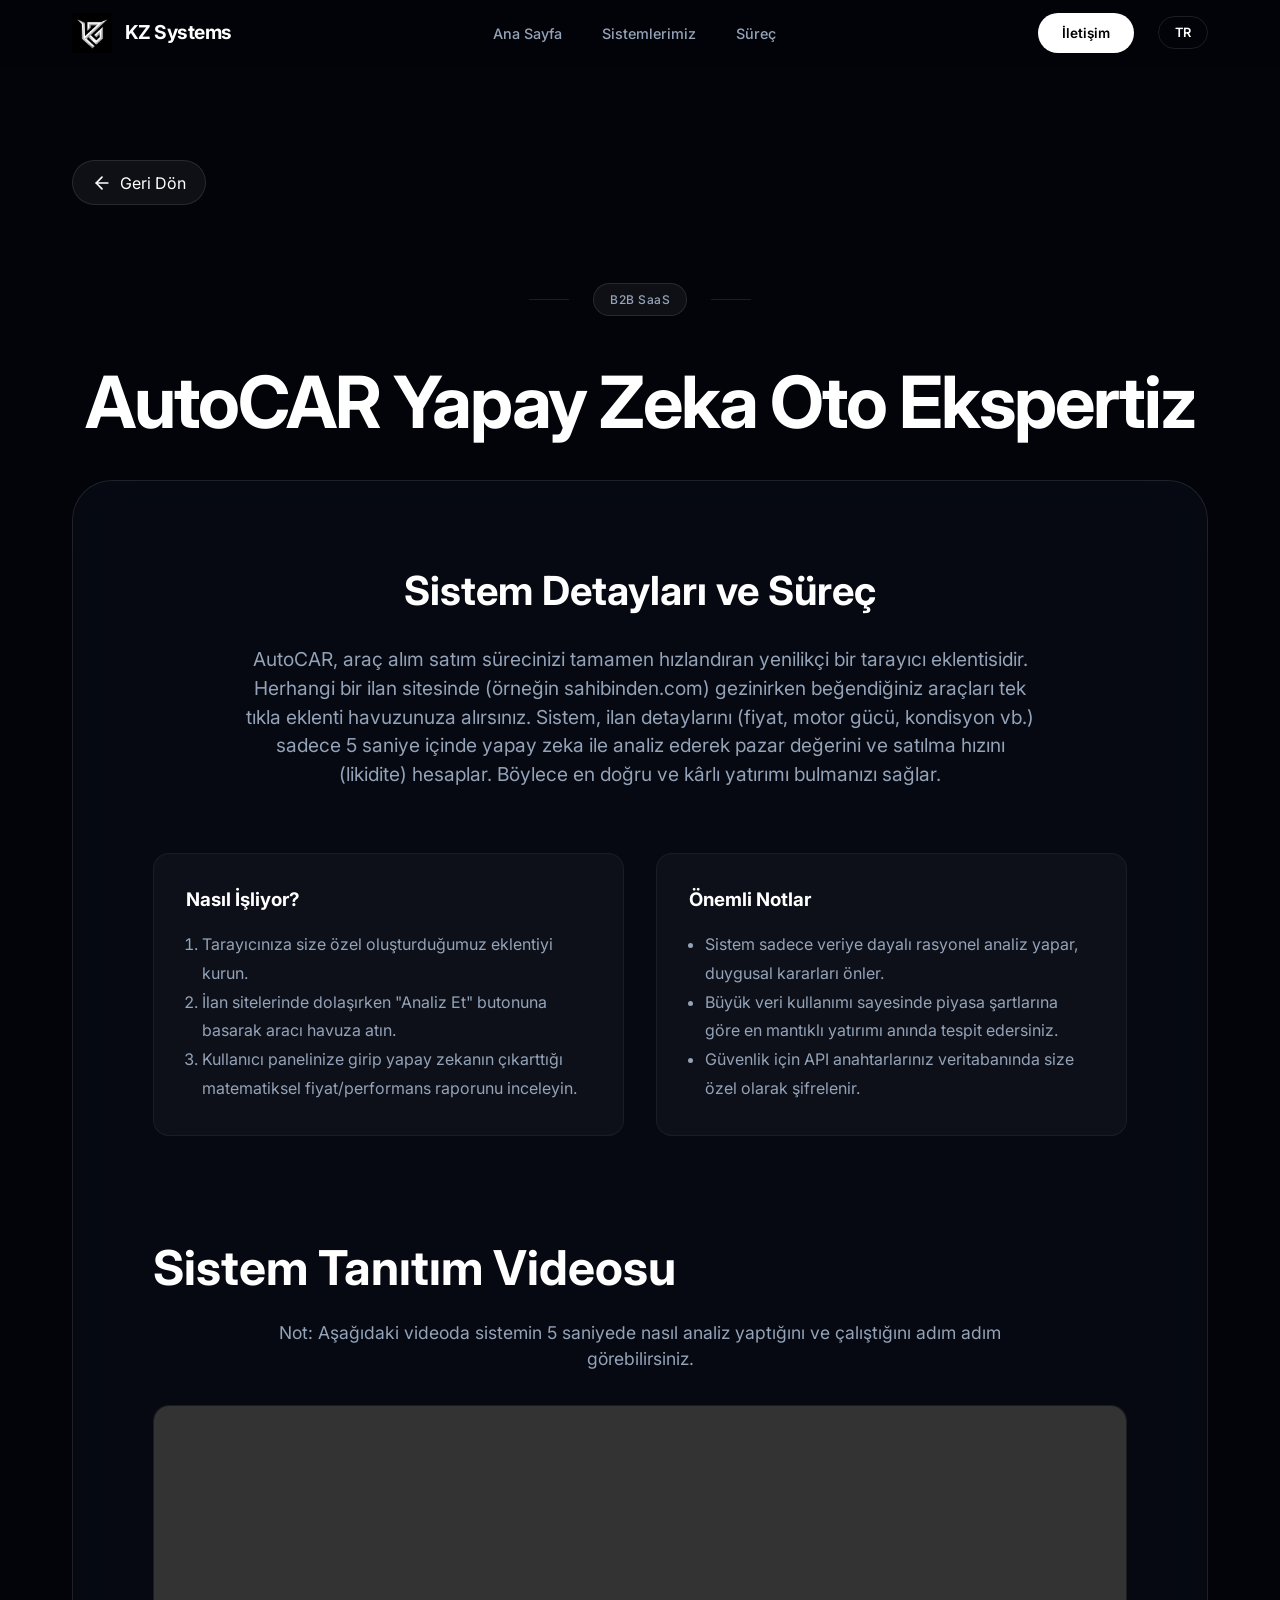
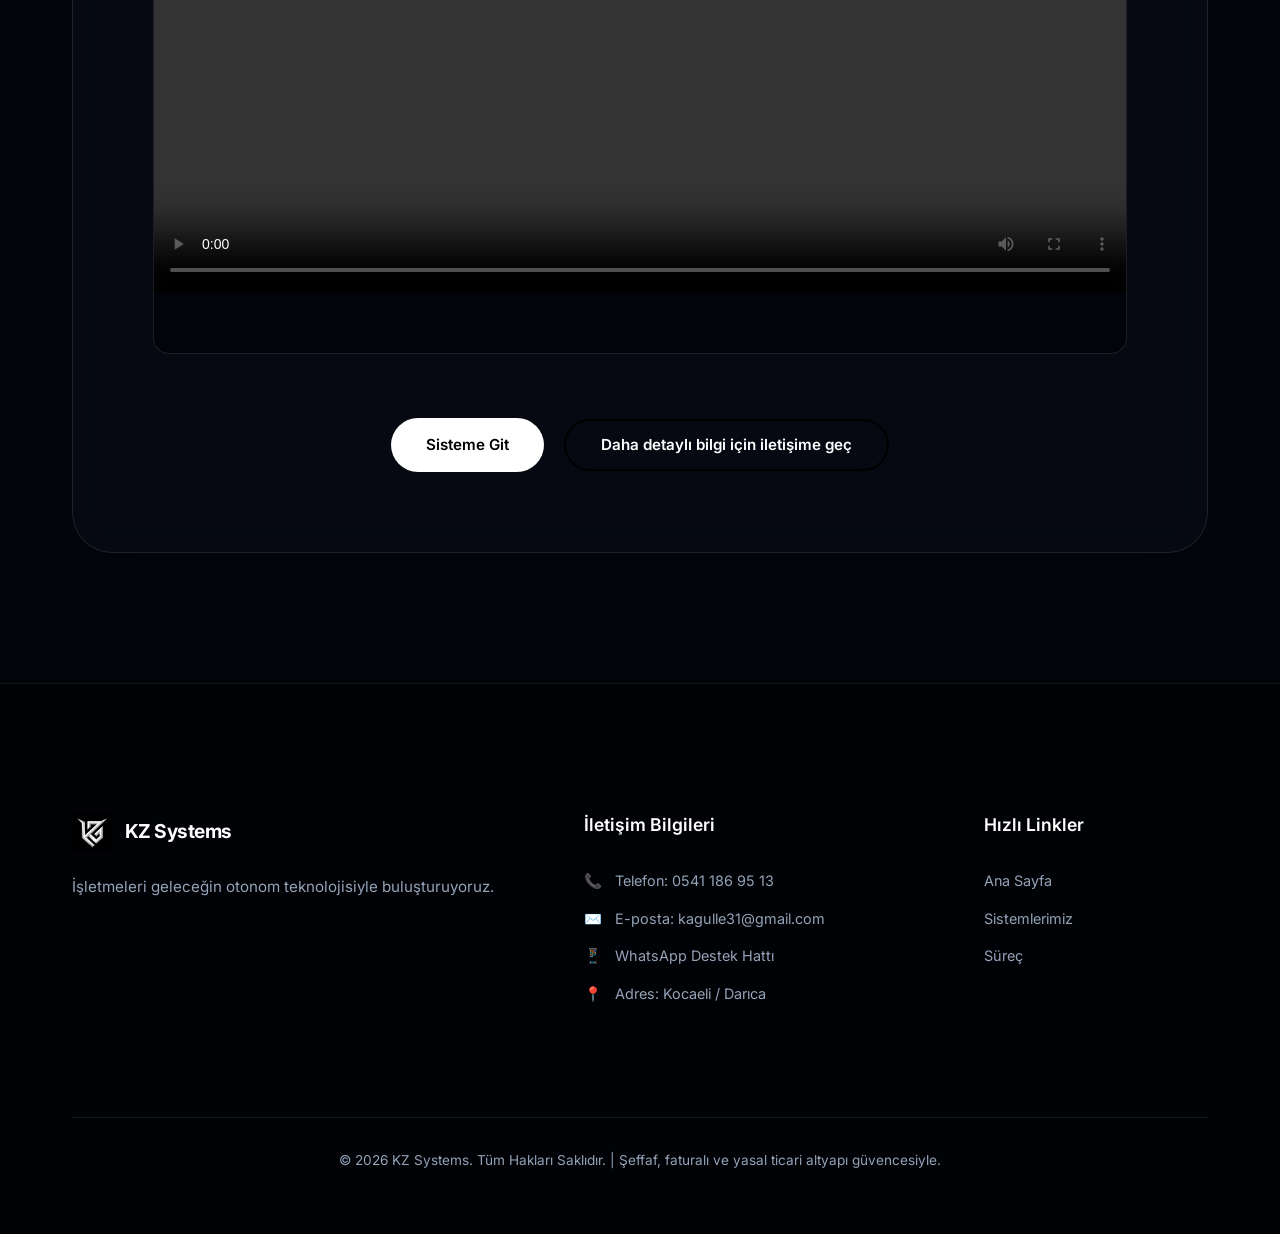
==== commit f0eee514: "fix: move video to correct placeholder section" ====
--- a/autocar.html
+++ b/autocar.html
@@ -110,21 +110,6 @@
                 <div class="line"></div>
             </div>
 
-            <!-- Video Section -->
-            <div style="max-w: 800px; margin: 0 auto 3rem auto; text-align: center;">
-                <div style="border-radius: 20px; overflow: hidden; border: 1px solid rgba(255,255,255,0.1); margin-bottom: 2rem;">
-                    <video controls style="width: 100%; height: auto; display: block;">
-                        <source src="autocar-tanitim.mp4" type="video/mp4">
-                        Tarayıcınız video oynatmayı desteklemiyor.
-                    </video>
-                </div>
-                <div style="background: rgba(255,255,255,0.03); padding: 2rem; border-radius: 20px; border: 1px solid rgba(255,255,255,0.1);">
-                    <p style="font-size: 1.1rem; line-height: 1.6; color: #ccc;">
-                        "20 farklı ilanı tek tek incelemek, fiyat/performans hesabı yapmak saatlerinizi alırdı.<br>
-                        <strong style="color: #fff;">AutoCAR Yapay Zeka Sistemi</strong> ile 20 ilanın en ince detayına kadar analiz edilmesi ve en kârlı 3 aracın seçilmesi sadece <strong style="color: #4ade80;">1-2 dakika</strong> sürüyor!"
-                    </p>
-                </div>
-            </div>
 
             <h1 class="page-title fade-in visible" data-tr="AutoCAR Yapay Zeka Oto Ekspertiz" data-en="AutoCAR AI Auto Appraiser">AutoCAR Yapay Zeka Oto Ekspertiz</h1>
             
@@ -158,10 +143,18 @@
                     <h2 class="section-title" data-tr="Sistem Tanıtım Videosu" data-en="System Showcase Video" style="text-align: left; margin-bottom: 1rem;">Sistem Tanıtım Videosu</h2>
                     <p class="screenshot-note" data-tr="Not: Aşağıdaki videoda sistemin 5 saniyede nasıl analiz yaptığını ve çalıştığını adım adım görebilirsiniz." data-en="Note: In the video below, you can see step-by-step how the system analyzes in 5 seconds.">Not: Aşağıdaki videoda sistemin 5 saniyede nasıl analiz yaptığını ve çalıştığını adım adım görebilirsiniz.</p>
                     
-                    <div class="video-container">
-                        <!-- Video embed kodu buraya eklenecek -->
-                        <div class="placeholder-text">
-                            [ Hazırlanacak Video Buraya Eklenecek ]
+                    <div class="video-container" style="display: flex; flex-direction: column; gap: 2rem;">
+                        <div style="border-radius: 20px; overflow: hidden; border: 1px solid rgba(255,255,255,0.1);">
+                            <video controls style="width: 100%; height: auto; display: block;">
+                                <source src="autocar-tanitim.mp4" type="video/mp4">
+                                Tarayıcınız video oynatmayı desteklemiyor.
+                            </video>
+                        </div>
+                        <div style="background: rgba(255,255,255,0.03); padding: 2rem; border-radius: 20px; border: 1px solid rgba(255,255,255,0.1); text-align: center;">
+                            <p style="font-size: 1.1rem; line-height: 1.6; color: #ccc;">
+                                "20 farklı ilanı tek tek incelemek, fiyat/performans hesabı yapmak saatlerinizi alırdı.<br>
+                                <strong style="color: #fff;">AutoCAR Yapay Zeka Sistemi</strong> ile 20 ilanın en ince detayına kadar analiz edilmesi ve en kârlı 3 aracın seçilmesi sadece <strong style="color: #4ade80;">1-2 dakika</strong> sürüyor!"
+                            </p>
                         </div>
                     </div>
                 </div>
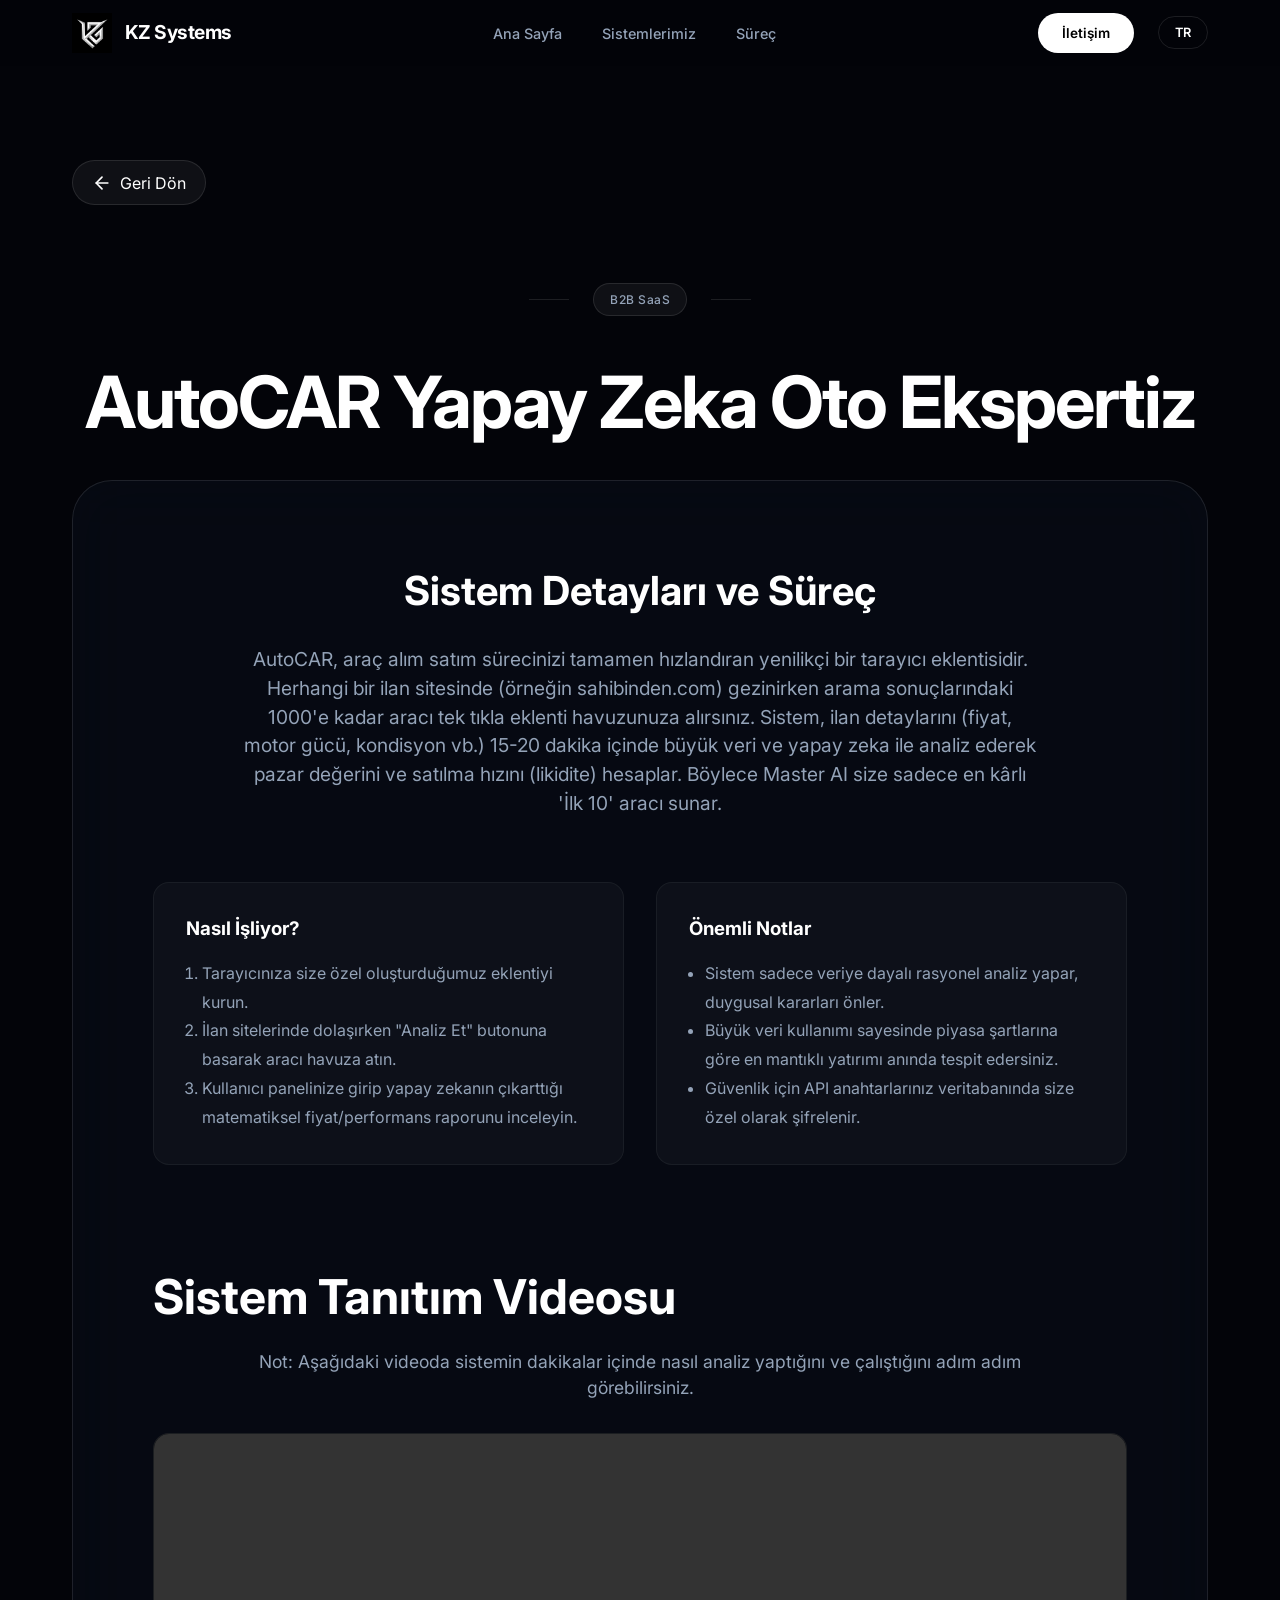
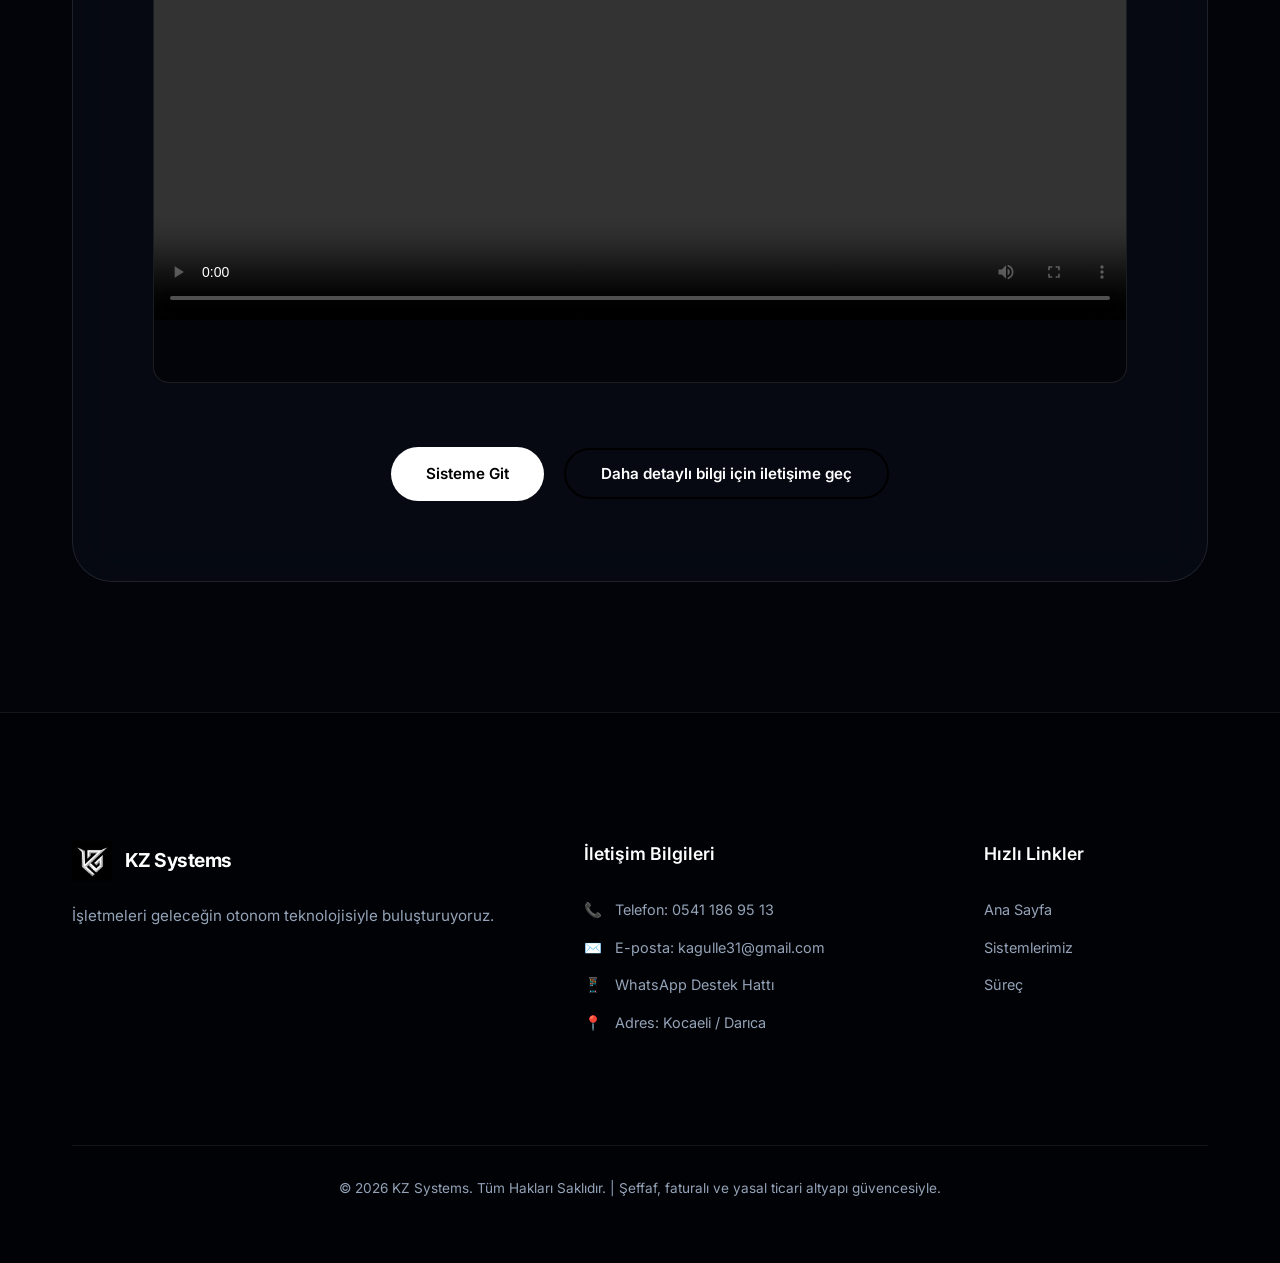
==== commit 7be9658c: "update: reflect new autocar metrics (1000 items, 15 mins)" ====
--- a/autocar.html
+++ b/autocar.html
@@ -116,7 +116,7 @@
             <div class="detail-box fade-in visible">
                 <div class="detail-header">
                     <h2 data-tr="Sistem Detayları ve Süreç" data-en="System Details and Process">Sistem Detayları ve Süreç</h2>
-                    <p data-tr="AutoCAR, araç alım satım sürecinizi tamamen hızlandıran yenilikçi bir tarayıcı eklentisidir. Herhangi bir ilan sitesinde (örneğin sahibinden.com) gezinirken beğendiğiniz araçları tek tıkla eklenti havuzunuza alırsınız. Sistem, ilan detaylarını (fiyat, motor gücü, kondisyon vb.) sadece 5 saniye içinde yapay zeka ile analiz ederek pazar değerini ve satılma hızını (likidite) hesaplar. Böylece en doğru ve kârlı yatırımı bulmanızı sağlar." data-en="AutoCAR is an innovative browser extension that speeds up your car buying/selling process. While browsing a listing site, you can add cars to your pool with a single click. The system analyzes the listing details with AI in 5 seconds and calculates its market value and liquidity.">AutoCAR, araç alım satım sürecinizi tamamen hızlandıran yenilikçi bir tarayıcı eklentisidir. Herhangi bir ilan sitesinde (örneğin sahibinden.com) gezinirken beğendiğiniz araçları tek tıkla eklenti havuzunuza alırsınız. Sistem, ilan detaylarını (fiyat, motor gücü, kondisyon vb.) sadece 5 saniye içinde yapay zeka ile analiz ederek pazar değerini ve satılma hızını (likidite) hesaplar. Böylece en doğru ve kârlı yatırımı bulmanızı sağlar.</p>
+                    <p data-tr="AutoCAR, araç alım satım sürecinizi tamamen hızlandıran yenilikçi bir tarayıcı eklentisidir. Herhangi bir ilan sitesinde (örneğin sahibinden.com) gezinirken arama sonuçlarındaki 1000'e kadar aracı tek tıkla eklenti havuzunuza alırsınız. Sistem, ilan detaylarını (fiyat, motor gücü, kondisyon vb.) 15-20 dakika içinde büyük veri ve yapay zeka ile analiz ederek pazar değerini ve satılma hızını (likidite) hesaplar. Böylece Master AI size sadece en kârlı 'İlk 10' aracı sunar." data-en="AutoCAR is an innovative browser extension that speeds up your car buying/selling process. While browsing a listing site, you can add up to 1000 cars to your pool with a single click. The system analyzes the listing details with AI in 15-20 minutes and calculates its market value and liquidity. Thus, Master AI presents you only the most profitable 'Top 10' cars.">AutoCAR, araç alım satım sürecinizi tamamen hızlandıran yenilikçi bir tarayıcı eklentisidir. Herhangi bir ilan sitesinde (örneğin sahibinden.com) gezinirken arama sonuçlarındaki 1000'e kadar aracı tek tıkla eklenti havuzunuza alırsınız. Sistem, ilan detaylarını (fiyat, motor gücü, kondisyon vb.) 15-20 dakika içinde büyük veri ve yapay zeka ile analiz ederek pazar değerini ve satılma hızını (likidite) hesaplar. Böylece Master AI size sadece en kârlı 'İlk 10' aracı sunar.</p>
                 </div>
                 
                 <div class="notes-grid">
@@ -141,7 +141,7 @@
                 <!-- Screenshots Section -->
                 <div class="screenshot-section">
                     <h2 class="section-title" data-tr="Sistem Tanıtım Videosu" data-en="System Showcase Video" style="text-align: left; margin-bottom: 1rem;">Sistem Tanıtım Videosu</h2>
-                    <p class="screenshot-note" data-tr="Not: Aşağıdaki videoda sistemin 5 saniyede nasıl analiz yaptığını ve çalıştığını adım adım görebilirsiniz." data-en="Note: In the video below, you can see step-by-step how the system analyzes in 5 seconds.">Not: Aşağıdaki videoda sistemin 5 saniyede nasıl analiz yaptığını ve çalıştığını adım adım görebilirsiniz.</p>
+                    <p class="screenshot-note" data-tr="Not: Aşağıdaki videoda sistemin dakikalar içinde nasıl analiz yaptığını ve çalıştığını adım adım görebilirsiniz." data-en="Note: In the video below, you can see step-by-step how the system analyzes in minutes.">Not: Aşağıdaki videoda sistemin dakikalar içinde nasıl analiz yaptığını ve çalıştığını adım adım görebilirsiniz.</p>
                     
                     <div class="video-container" style="display: flex; flex-direction: column; gap: 2rem;">
                         <div style="border-radius: 20px; overflow: hidden; border: 1px solid rgba(255,255,255,0.1);">
@@ -152,8 +152,8 @@
                         </div>
                         <div style="background: rgba(255,255,255,0.03); padding: 2rem; border-radius: 20px; border: 1px solid rgba(255,255,255,0.1); text-align: center;">
                             <p style="font-size: 1.1rem; line-height: 1.6; color: #ccc;">
-                                "20 farklı ilanı tek tek incelemek, fiyat/performans hesabı yapmak saatlerinizi alırdı.<br>
-                                <strong style="color: #fff;">AutoCAR Yapay Zeka Sistemi</strong> ile 20 ilanın en ince detayına kadar analiz edilmesi ve en kârlı 3 aracın seçilmesi sadece <strong style="color: #4ade80;">1-2 dakika</strong> sürüyor!"
+                                "1000 farklı ilanı tek tek incelemek, ekspertizlerine bakıp fiyat/performans hesabı yapmak saatlerinizi ve günlerinizi alırdı.<br>
+                                <strong style="color: #fff;">AutoCAR Yapay Zeka Sistemi</strong> ile 1000 ilanın güvenlik sınırlarına takılmadan eş zamanlı çekilmesi, kötülerin elenmesi ve en kârlı İlk 10 aracın seçilmesi sadece <strong style="color: #4ade80;">15-20 dakika</strong> sürüyor!"
                             </p>
                         </div>
                     </div>
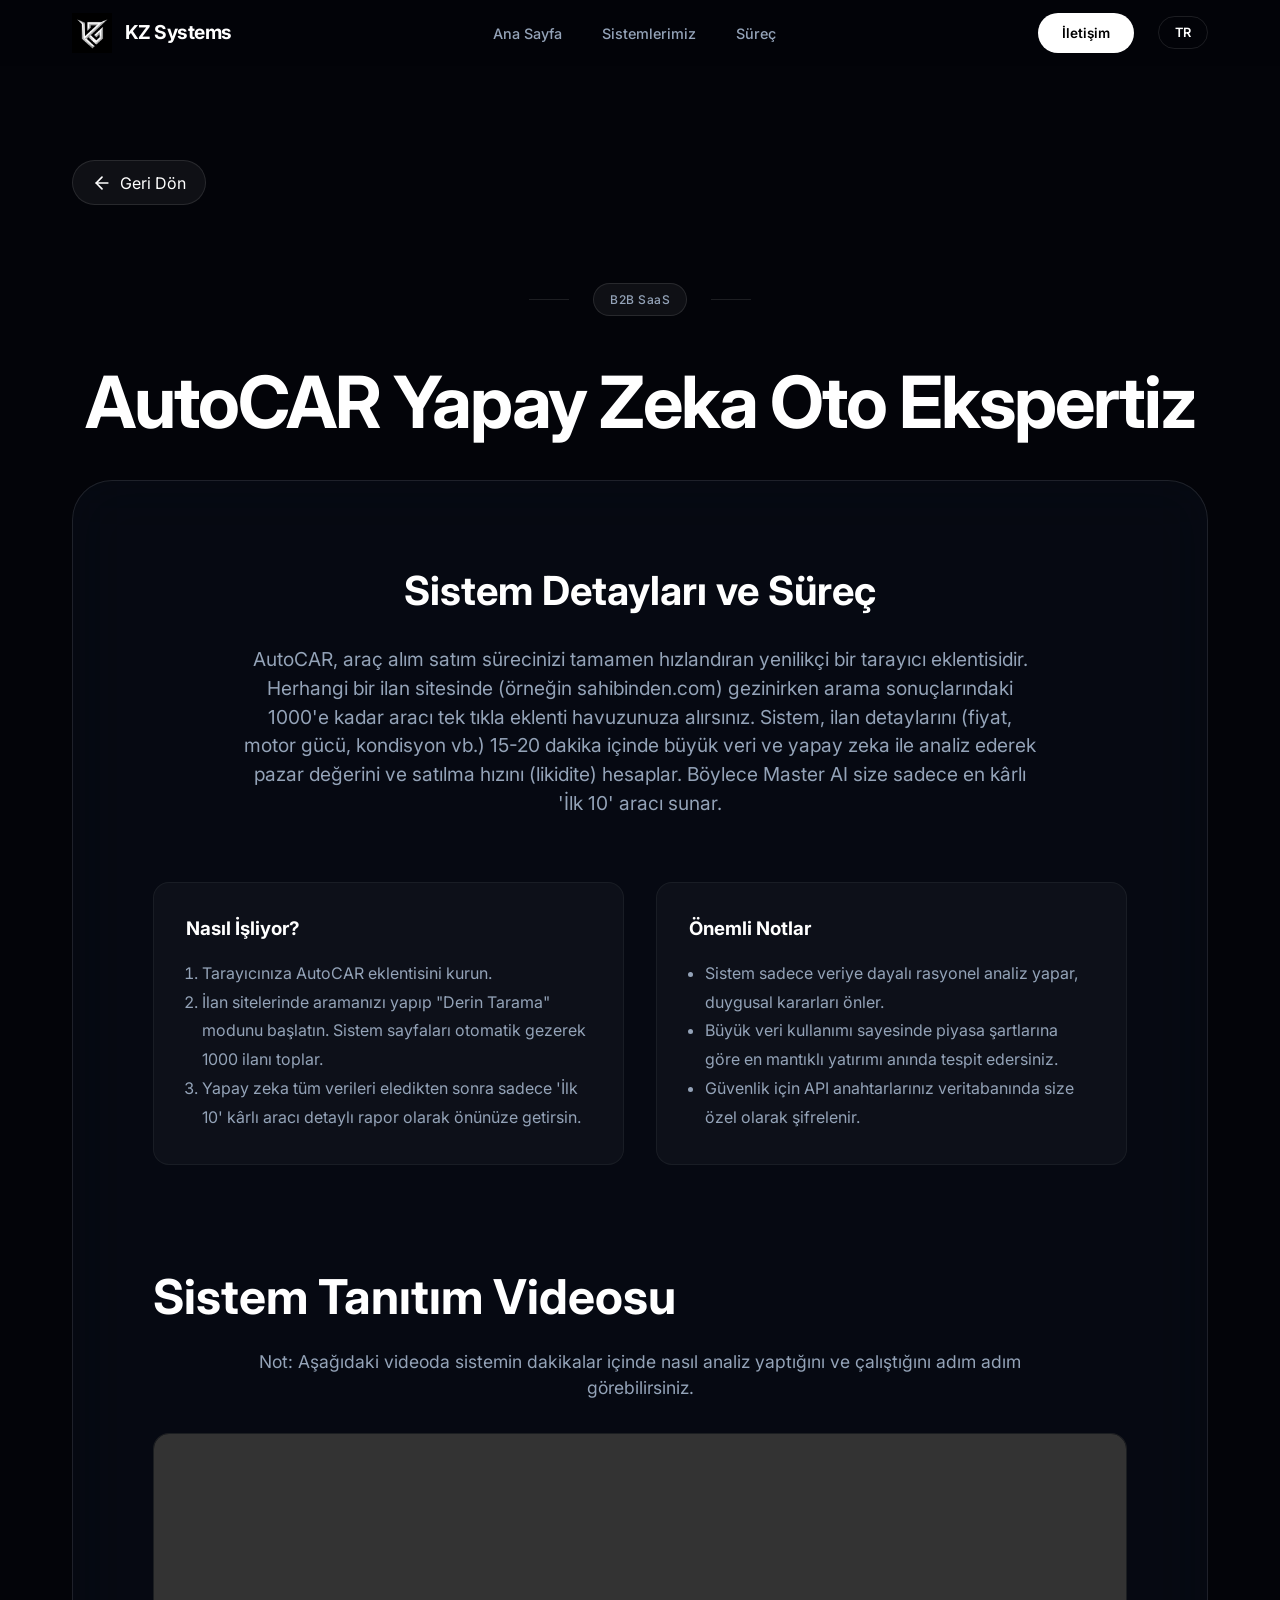
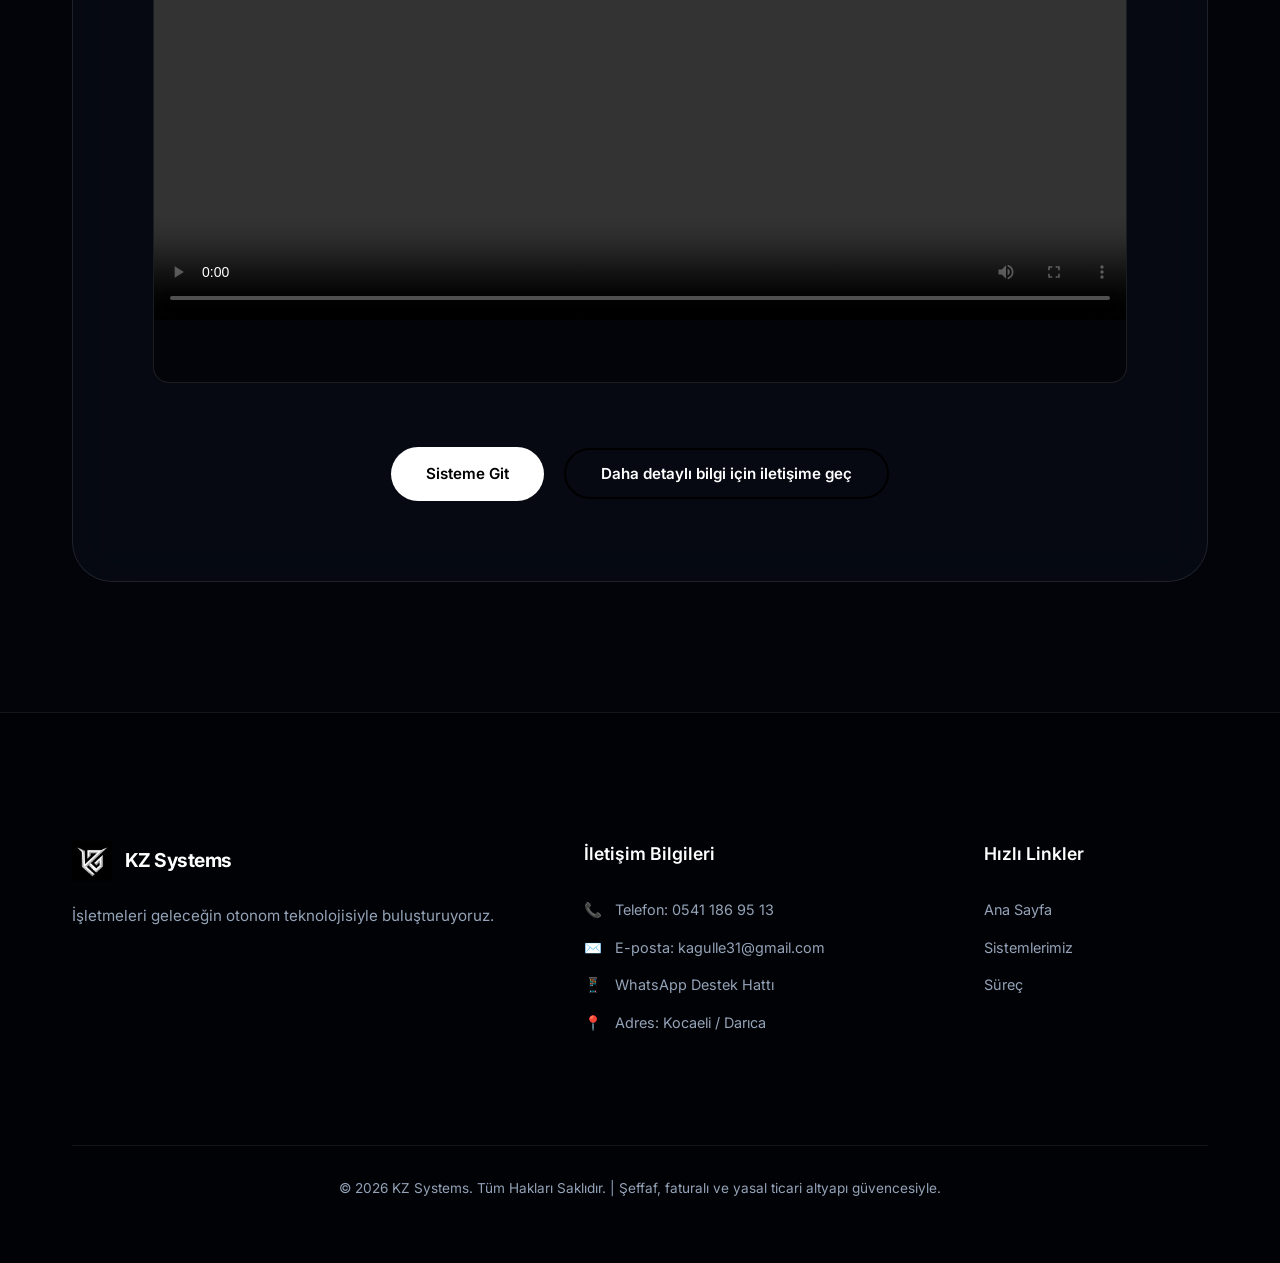
==== commit ab535d7a: "fix: update 'how it works' section for new deep scan logic" ====
--- a/autocar.html
+++ b/autocar.html
@@ -123,9 +123,9 @@
                     <div class="note-card">
                         <h3 data-tr="Nasıl İşliyor?" data-en="How It Works?">Nasıl İşliyor?</h3>
                         <ol style="color: var(--text-secondary); line-height: 1.8; margin-left: 1rem;">
-                            <li data-tr="Tarayıcınıza size özel oluşturduğumuz eklentiyi kurun." data-en="Install the custom extension to your browser.">Tarayıcınıza size özel oluşturduğumuz eklentiyi kurun.</li>
-                            <li data-tr="İlan sitelerinde dolaşırken 'Analiz Et' butonuna basarak aracı havuza atın." data-en="Click 'Analyze' while browsing listings to add the car to your pool.">İlan sitelerinde dolaşırken "Analiz Et" butonuna basarak aracı havuza atın.</li>
-                            <li data-tr="Kullanıcı panelinize girip yapay zekanın çıkarttığı matematiksel fiyat/performans raporunu inceleyin." data-en="Go to your dashboard and review the mathematical price/performance report generated by AI.">Kullanıcı panelinize girip yapay zekanın çıkarttığı matematiksel fiyat/performans raporunu inceleyin.</li>
+                            <li data-tr="Tarayıcınıza AutoCAR eklentisini kurun." data-en="Install the AutoCAR extension to your browser.">Tarayıcınıza AutoCAR eklentisini kurun.</li>
+                            <li data-tr="İlan sitelerinde aramanızı yapıp 'Derin Tarama' modunu başlatın. Sistem sayfaları otomatik gezerek 1000 ilanı toplar." data-en="Search listings and start 'Deep Scan'. The system auto-navigates and collects 1000 listings.">İlan sitelerinde aramanızı yapıp "Derin Tarama" modunu başlatın. Sistem sayfaları otomatik gezerek 1000 ilanı toplar.</li>
+                            <li data-tr="Yapay zeka tüm verileri eledikten sonra sadece 'İlk 10' kârlı aracı detaylı rapor olarak önünüze getirsin." data-en="After filtering all data, AI presents only the 'Top 10' profitable cars as a detailed report.">Yapay zeka tüm verileri eledikten sonra sadece 'İlk 10' kârlı aracı detaylı rapor olarak önünüze getirsin.</li>
                         </ol>
                     </div>
                     <div class="note-card">
